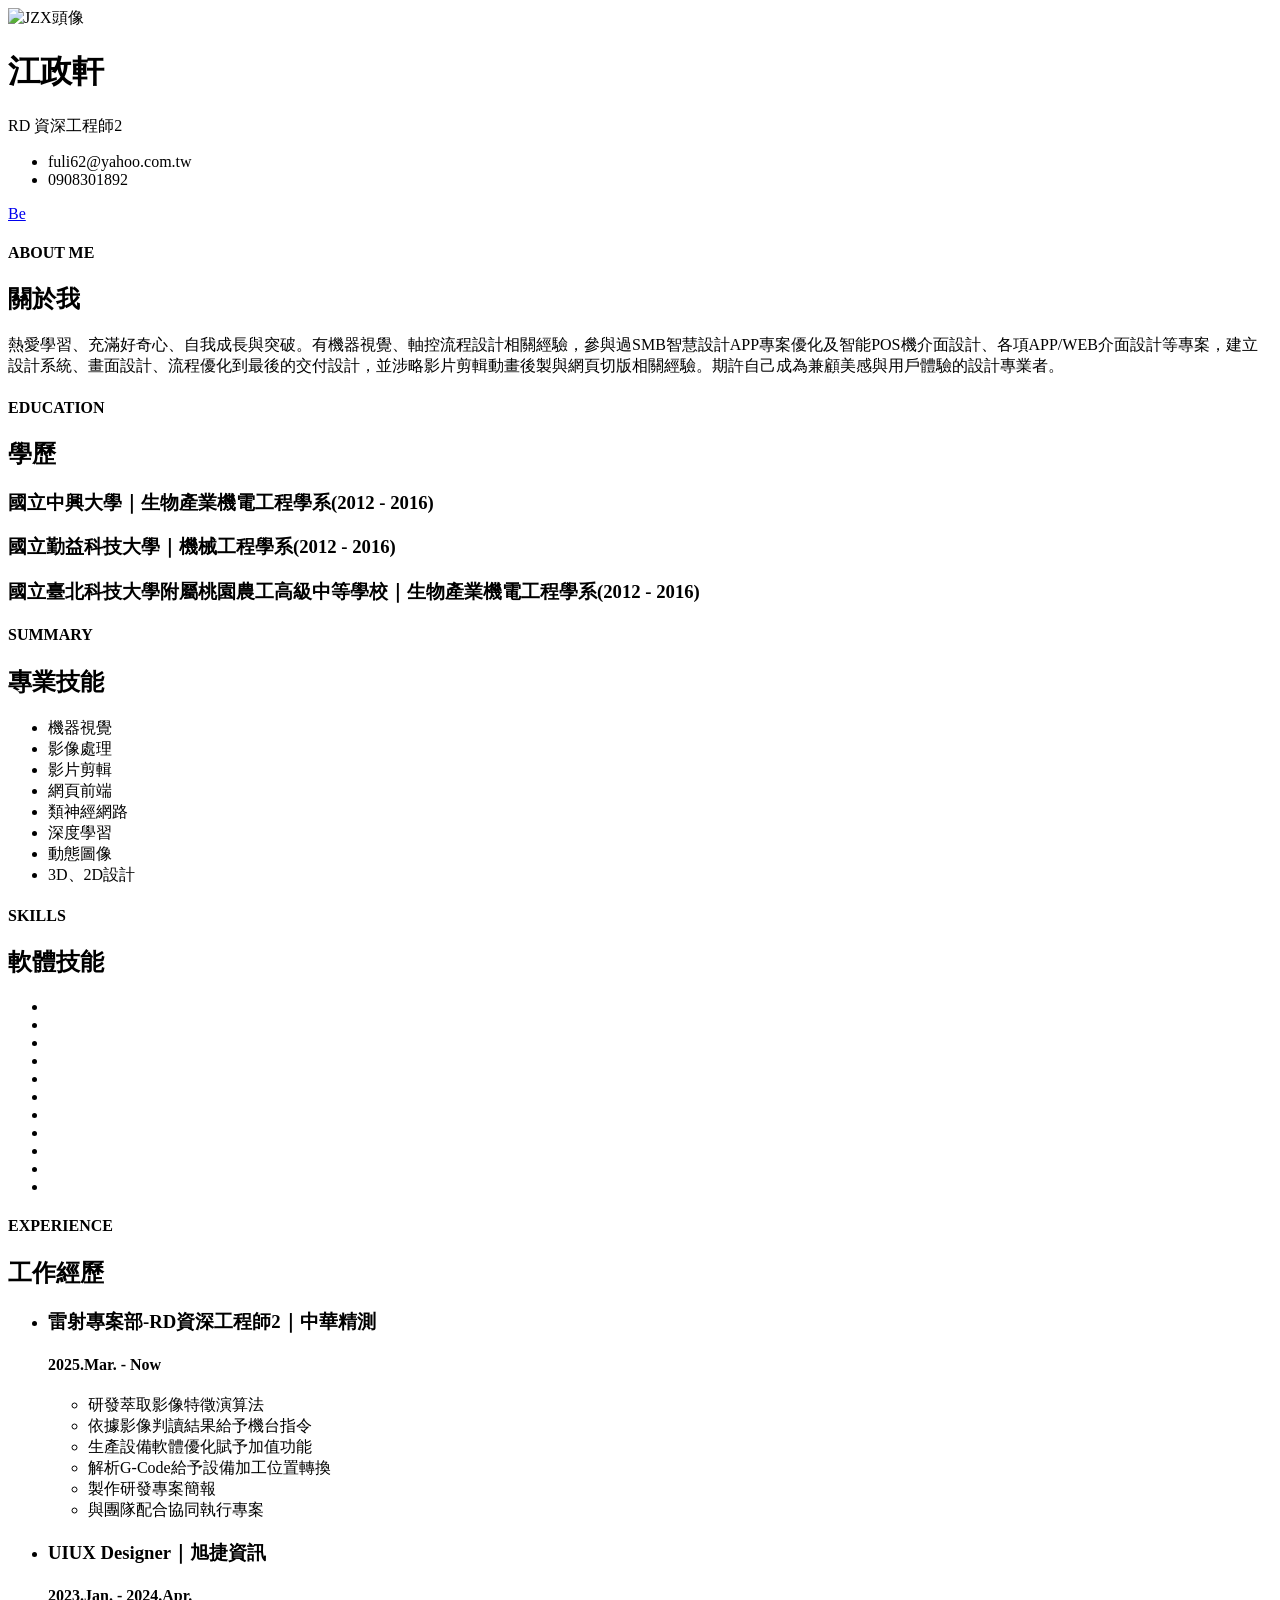
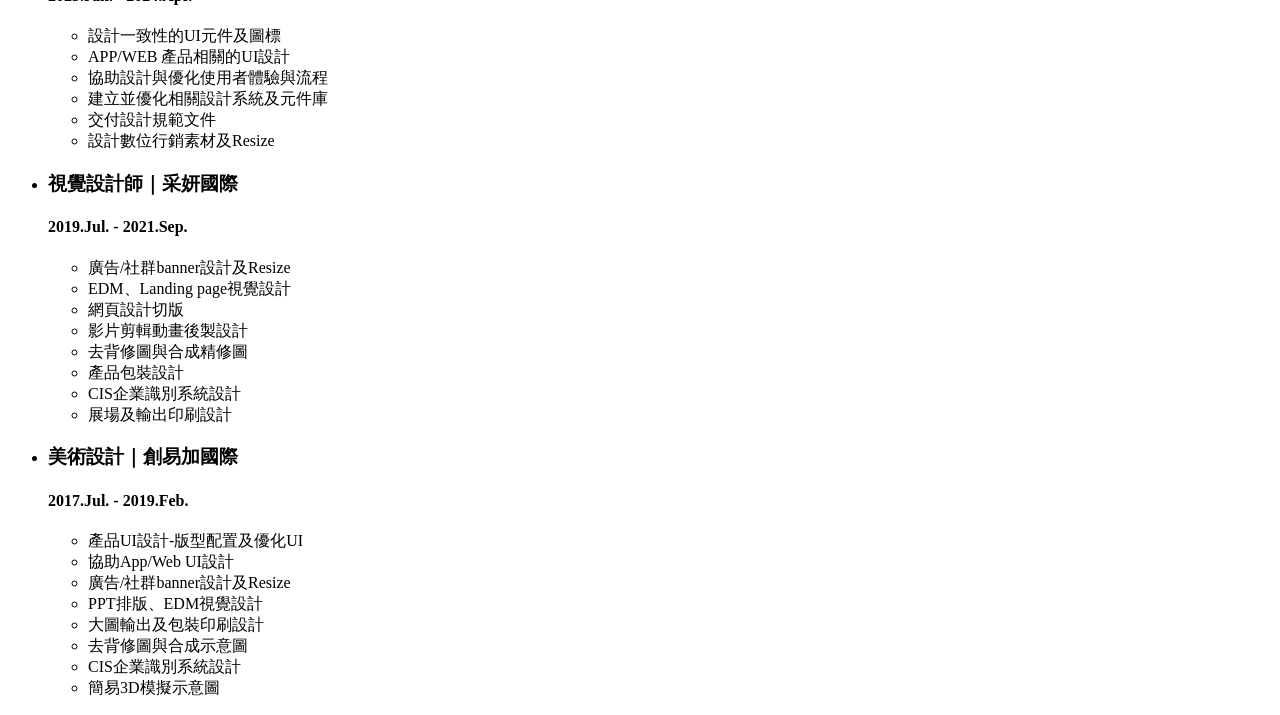
==== index.html @ edc43458 "Update index.html" ====
<!DOCTYPE html>
<html lang="zh-Hant">
<head>
  <meta charset="UTF-8">
  <meta name="viewport" content="width=device-width, initial-scale=1.0">
  <title>江政軒｜RD資深工程師2</title>
  <link rel="stylesheet" href="style.css">
</head>
<body>
  <div class="resume">
    <div class="info">
      <div class="deco"></div>
      <img class="avator" src="https://github.com/jzx0930/CV/blob/main/heatmap.jpg?raw=true" alt="JZX頭像">
      <h1 class="name">江政軒</h1>
      <span class="jobPosition">RD 資深工程師2</span>
      <ul class="contact">
        <li>fuli62@yahoo.com.tw</li>
        <li>0908301892</li>
      </ul>
      <a class="btn" href="https://www.behance.net/d0332b4f" target="_blank">Be</a>
      <div class="pocket"></div>
    </div>

    <div class="bgBlock">
      <div class="block brief">
        <h4>ABOUT ME</h4>
        <h2>關於我</h2>
        <p>熱愛學習、充滿好奇心、自我成長與突破。有機器視覺、軸控流程設計相關經驗，參與過SMB智慧設計APP專案優化及智能POS機介面設計、各項APP/WEB介面設計等專案，建立設計系統、畫面設計、流程優化到最後的交付設計，並涉略影片剪輯動畫後製與網頁切版相關經驗。期許自己成為兼顧美感與用戶體驗的設計專業者。</p>
      </div>

      <div class="block">
        <h4>EDUCATION</h4>
        <h2>學歷</h2>
        <h3>國立中興大學｜生物產業機電工程學系(2012 - 2016)</h3>
         <h3>國立勤益科技大學｜機械工程學系(2012 - 2016)</h3>
        <h3>國立臺北科技大學附屬桃園農工高級中等學校｜生物產業機電工程學系(2012 - 2016)</h3>
        <!--    <span>2012 - 2016</span>     -->
      </div>

      <div class="skillsTotal">
        <div class="block">
          <h4>SUMMARY</h4>
          <h2>專業技能</h2>
          <ul class="list listSummary">
            <li>機器視覺</li>
            <li>影像處理</li>
            <li>影片剪輯</li>
            <li>網頁前端</li>
            <li>類神經網路</li>
            <li>深度學習</li>
            <li>動態圖像</li>
            <li>3D、2D設計</li>
          </ul>
        </div>
        <div class="block">
          <h4>SKILLS</h4>
          <h2>軟體技能</h2>
          <ul class="list listSkill">
            <li class="skill1"></li>
            <li class="skill2"></li>
            <li class="skill3"></li>
            <li class="skill4"></li>
            <li class="skill5"></li>
            <li class="skill6"></li>
            <li class="skill7"></li>
            <li class="skill8"></li>
            <li class="skill9"></li>
            <li class="skill10"></li>
            <li class="skill11"></li>
          </ul>
        </div>
      </div>
    </div>

    <div class="bgBlock">
      <h4>EXPERIENCE</h4>
      <h2>工作經歷</h2>
      <ul class="listExperience">
        <li class="year">
          <h3>雷射專案部-RD資深工程師2｜中華精測</h3>
          <h4>2025.Mar. - Now</h4>
          <ul class="exp">
            <li>研發萃取影像特徵演算法</li>
            <li>依據影像判讀結果給予機台指令</li>
            <li>生產設備軟體優化賦予加值功能</li>
            <li>解析G-Code給予設備加工位置轉換</li>
            <li>製作研發專案簡報</li>
            <li>與團隊配合協同執行專案</li>
          </ul>
        </li>
        <li class="year">
          <h3>UIUX Designer｜旭捷資訊</h3>
          <h4>2023.Jan. - 2024.Apr.</h4>
          <ul class="exp">
            <li>設計一致性的UI元件及圖標</li>
            <li>APP/WEB 產品相關的UI設計</li>
            <li>協助設計與優化使用者體驗與流程</li>
            <li>建立並優化相關設計系統及元件庫</li>
            <li>交付設計規範⽂件</li>
            <li>設計數位行銷素材及Resize</li>
          </ul>
        </li>
        <li class="year">
          <h3>視覺設計師｜采妍國際</h3>
          <h4>2019.Jul. - 2021.Sep.</h4>
          <ul class="exp">
            <li>廣告/社群banner設計及Resize</li>
            <li>EDM、Landing page視覺設計</li>
            <li>網頁設計切版</li>
            <li>影片剪輯動畫後製設計</li>
            <li>去背修圖與合成精修圖</li>
            <li>產品包裝設計</li>
            <li>CIS企業識別系統設計</li>
            <li>展場及輸出印刷設計</li>
          </ul>
        </li>
        <li class="year">
          <h3>美術設計｜創易加國際</h3>
          <h4>2017.Jul. - 2019.Feb.</h4>
          <ul class="exp">
            <li>產品UI設計-版型配置及優化UI</li>
            <li>協助App/Web UI設計</li>
            <li>廣告/社群banner設計及Resize</li>
            <li>PPT排版、EDM視覺設計</li>
            <li>大圖輸出及包裝印刷設計</li>
            <li>去背修圖與合成示意圖</li>
            <li>CIS企業識別系統設計</li>
            <li>簡易3D模擬示意圖</li>
          </ul>
        </li>
      </ul>
    </div>
  </div>
</body>
</html>
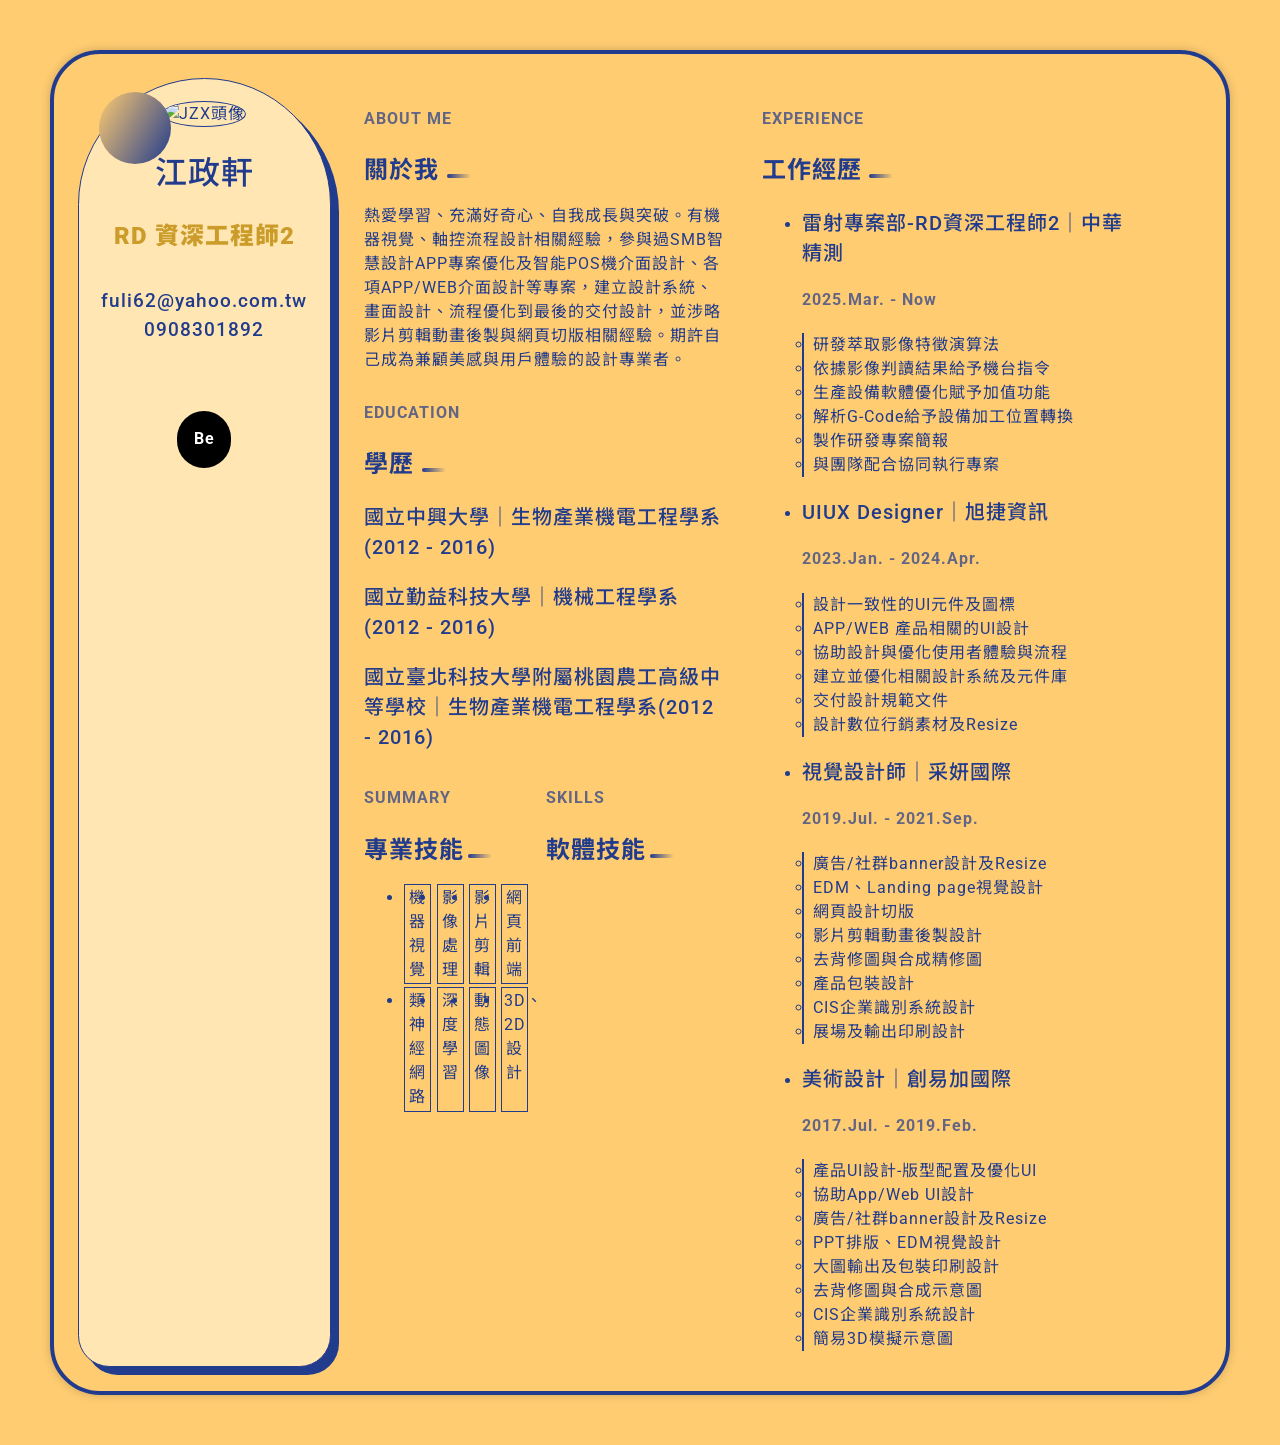
==== commit a2635f73: "Update index.html" ====
--- a/index.html
+++ b/index.html
@@ -4,7 +4,7 @@
   <meta charset="UTF-8">
   <meta name="viewport" content="width=device-width, initial-scale=1.0">
   <title>江政軒｜RD資深工程師2</title>
-  <link rel="stylesheet" href="style.css">
+  <link rel="stylesheet" href="index.css">
 </head>
 <body>
   <div class="resume">
@@ -133,3 +133,4 @@
   </div>
 </body>
 </html>
+
--- a/index.css
+++ b/index.css
@@ -0,0 +1,289 @@
+@import url('https://fonts.googleapis.com/css2?family=Noto+Sans+TC:wght@100;300;400;500;700;900&family=Roboto:wght@100;300;400;500;700;900&display=swap');
+
+:root {
+  --color-blue: #213B8D;
+  --color-grandis: #FFCC71;
+}
+
+* {
+  box-sizing: border-box;
+}
+
+html, body {
+  margin: 0 auto;
+  padding: 2%;
+  width: 100%;
+  display: flex;
+  justify-content: center;
+  align-items: center;
+  background-color: var(--color-grandis);
+  color: var(--color-blue);
+  font-family: 'Roboto', 'Noto Sans TC', sans-serif;
+  font-size: 1rem;
+  font-weight: 400;
+  line-height: 1.5;
+  letter-spacing: 1px;
+}
+
+h1 {
+  font-size: 3rem;
+  font-weight: 700;
+}
+
+h2 {
+  font-size: 1.5rem;
+  font-weight: 700;
+  margin-bottom: 2%;
+  position: relative;
+}
+
+h2::after {
+  content: "";
+  display: inline-block;
+  width: 24px;
+  height: 4px;
+  border-radius: 50px;
+  background: linear-gradient(90deg, var(--color-blue), var(--color-grandis));
+  margin-left: 2%;
+}
+
+h3 {
+  font-size: 1.25rem;
+  font-weight: 500;
+}
+
+h4 {
+  font-weight: 700;
+  opacity: 0.7;
+  margin-top: 8%;
+}
+
+a {
+  color: inherit;
+  text-decoration: none;
+}
+
+.resume {
+  display: flex;
+  flex-wrap: wrap;
+  max-width: 1200px;
+  border: 4px solid var(--color-blue);
+  border-radius: 50px;
+  padding: 2%;
+  box-shadow: 0 0 10px rgba(0, 0, 0, 0.2);
+  transition: 0.5s;
+  position: relative;
+}
+
+.resume:hover {
+  box-shadow: 0 0 60px rgba(0, 0, 0, 0.2);
+  transform: translate(-2px, -2px);
+}
+
+.deco {
+  position: absolute;
+  top: 1%;
+  left: 8%;
+  width: 72px;
+  height: 72px;
+  border-radius: 50%;
+  background: linear-gradient(-60deg, var(--color-blue), var(--color-grandis));
+}
+
+.info {
+  text-align: center;
+  border: 1px solid var(--color-blue);
+  border-radius: 200px 200px 50px 50px;
+  padding: 2%;
+  background-color: #ffe6b3;
+  box-shadow: 8px 8px 0;
+  position: relative;
+}
+
+.avator {
+  margin: 0 auto;
+  width: 24vmin;
+  height: 24vmin;
+  border-radius: 50%;
+  border: 1px solid var(--color-blue);
+}
+
+.name {
+  font-size: 2rem;
+  font-weight: 500;
+}
+
+.jobPosition {
+  font-size: 1.5rem;
+  font-weight: 900;
+  color: #cc9c2a;
+  margin: 4% 0;
+  padding: 4%;
+}
+
+ul.contact {
+  margin: 16% 0;
+  font-size: 1.2rem;
+  font-weight: 500;
+  list-style: none;
+  padding: 0;
+}
+
+a.btn {
+  background-color: black;
+  color: white;
+  font-weight: 700;
+  border-radius: 200px;
+  margin-top: 16%;
+  padding: 8%;
+  display: inline-block;
+  transition: 0.5s;
+}
+
+a.btn:hover {
+  background-color: #333;
+}
+
+.bgBlock {
+  width: 32.3333%;
+  margin-left: 3%;
+}
+
+.skillsTotal {
+  display: flex;
+  border-radius: 20px;
+}
+
+.skillsTotal .block {
+  width: 50%;
+  margin-right: 2%;
+}
+
+.list {
+  display: flex;
+  flex-wrap: wrap;
+}
+
+.list li {
+  width: 20%;
+  padding: 1%;
+  margin-right: 4%;
+  margin-bottom: 2%;
+  text-align: center;
+}
+
+.listSummary li {
+  border: 0.85px solid var(--color-blue);
+}
+
+.listSkill li {
+  font-weight: 500;
+  width: 40px;
+  height: 40px;
+  border-radius: 4px;
+  text-align: center;
+  padding: 5%;
+  display: flex;
+  justify-content: center;
+  align-items: center;
+  background-size: cover;
+  background-position: center;
+}
+
+.skill1 { background-image: url('https://upload.wikimedia.org/wikipedia/commons/f/fb/Adobe_Illustrator_CC_icon.svg'); }
+.skill2 { background-image: url('https://upload.wikimedia.org/wikipedia/commons/a/af/Adobe_Photoshop_CC_icon.svg'); }
+.skill3 { background-image: url('https://i0.wp.com/syzygia.online/wp-content/uploads/2022/03/%E5%95%86%E5%93%81%E5%9C%96-1.png?fit=800%2C780&ssl=1'); }
+.skill4 { background-image: url('https://upload.wikimedia.org/wikipedia/commons/4/40/Adobe_Premiere_Pro_CC_icon.svg'); }
+.skill5 { background-image: url('https://upload.wikimedia.org/wikipedia/commons/c/c2/Adobe_XD_CC_icon.svg'); }
+.skill6 { background-image: url('https://s3-alpha.figma.com/hub/file/697598809/ce5e0bb3-16b9-4d88-9bca-7d237fe725a8-cover.png'); }
+.skill7 { background-image: url('https://upload.wikimedia.org/wikipedia/commons/6/61/HTML5_logo_and_wordmark.svg'); }
+.skill8 { background-image: url('https://upload.wikimedia.org/wikipedia/commons/d/d5/CSS3_logo_and_wordmark.svg'); background-size: 70%; }
+.skill9 { background-image: url('https://play-lh.googleusercontent.com/S9iYkhQDja7uH4yKRxlfTXkBK4EEoXSAfWiAv3NhuOPv26iQh36jlUc7CXnMEaxhFA=w240-h480-rw'); }
+.skill10 { background-image: url('https://upload.wikimedia.org/wikipedia/commons/1/10/Midjourney_Emblem_%E2%80%94_Discord.svg'); }
+.skill11 { background-image: url('https://www.edigitalagency.com.au/wp-content/uploads/ChatGPT-logo-PNG-medium-size-white-green-background.png'); }
+
+.year {
+  margin-bottom: 4%;
+}
+
+.year h4 {
+  margin-top: 0;
+}
+
+.exp {
+  border-left: 2px solid var(--color-blue);
+  margin-top: 1%;
+  padding-left: 3%;
+}
+
+@media screen and (max-width: 992px) {
+  .resume {
+    justify-content: center;
+    text-align: center;
+  }
+  .info {
+    width: 100%;
+    border-radius: 40px;
+    margin-bottom: 2%;
+    box-shadow: 0 8px 0;
+  }
+  .bgBlock {
+    width: 100%;
+    margin-left: 0;
+  }
+  .deco {
+    display: none;
+  }
+  ul.contact {
+    margin: 8% 0;
+  }
+  a.btn {
+    font-size: 1.2rem;
+    line-height: 1.2;
+    margin-top: 8%;
+    padding: 4%;
+    position: absolute;
+    bottom: -8%;
+    left: 45%;
+  }
+  .brief {
+    padding: 0 2%;
+  }
+  .exp {
+    border: none;
+  }
+  .list {
+    justify-content: center;
+  }
+  .skillsTotal {
+    flex-wrap: wrap;
+  }
+  .skillsTotal .block {
+    width: 100%;
+  }
+  .listSkill li {
+    width: 50px;
+    height: 50px;
+    border-radius: 8px;
+  }
+  .listSummary li {
+    width: 25%;
+  }
+}
+
+@media screen and (max-width: 375px) {
+  .info {
+    margin-bottom: 8%;
+  }
+  .avator {
+    width: 40vmin;
+    height: 40vmin;
+    border-radius: 50%;
+  }
+  .name {
+    font-size: 2rem;
+  }
+  ul.contact {
+    margin: 12% 0;
+  }
+}
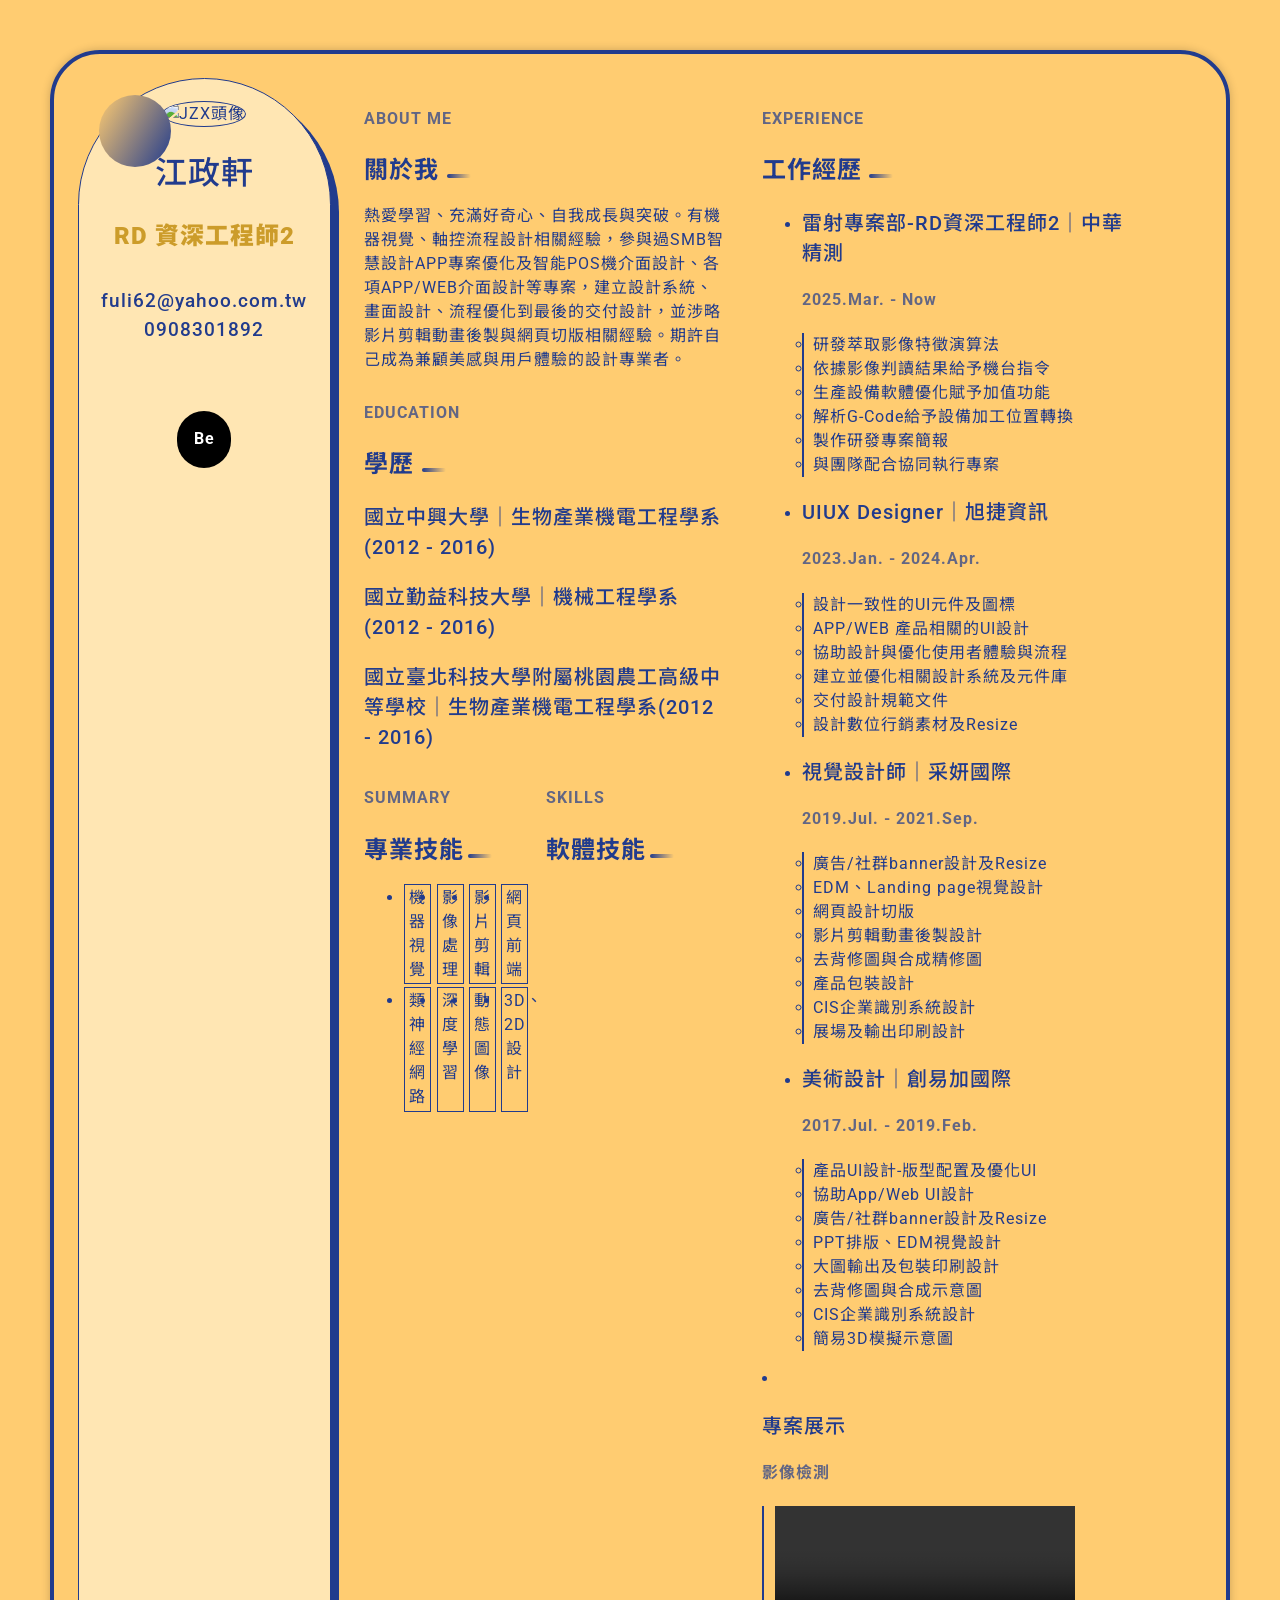
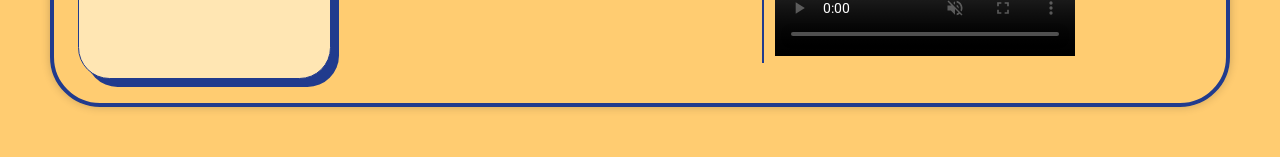
==== commit c9860e5d: "Update index.html" ====
--- a/index.html
+++ b/index.html
@@ -3,7 +3,7 @@
 <head>
   <meta charset="UTF-8">
   <meta name="viewport" content="width=device-width, initial-scale=1.0">
-  <title>江政軒｜RD資深工程師2</title>
+  <title>簡歷</title>
   <link rel="stylesheet" href="index.css">
 </head>
 <body>
@@ -129,8 +129,38 @@
           </ul>
         </li>
       </ul>
+      
+      
+      
+      
+      </li>
+        <li class="year">
+          <h3>專案展示</h3>
+          <h4>影像檢測</h4>
+          <ul class="exp">
+           
+             <div class="video-box">
+    <video controls autoplay muted loop>
+      <source src="https://raw.githubusercontent.com/jzx0930/jzx0930.github.io/main/test1.mp4" type="video/mp4">
+      您的瀏覽器不支援影片播放。
+    </video>
+  </div>
+            
+            
+            
+            
+          </ul>
+        </li>
+      </ul>
+      
+      
+      
     </div>
+    
+    
   </div>
+  
+  
+  
 </body>
 </html>
-
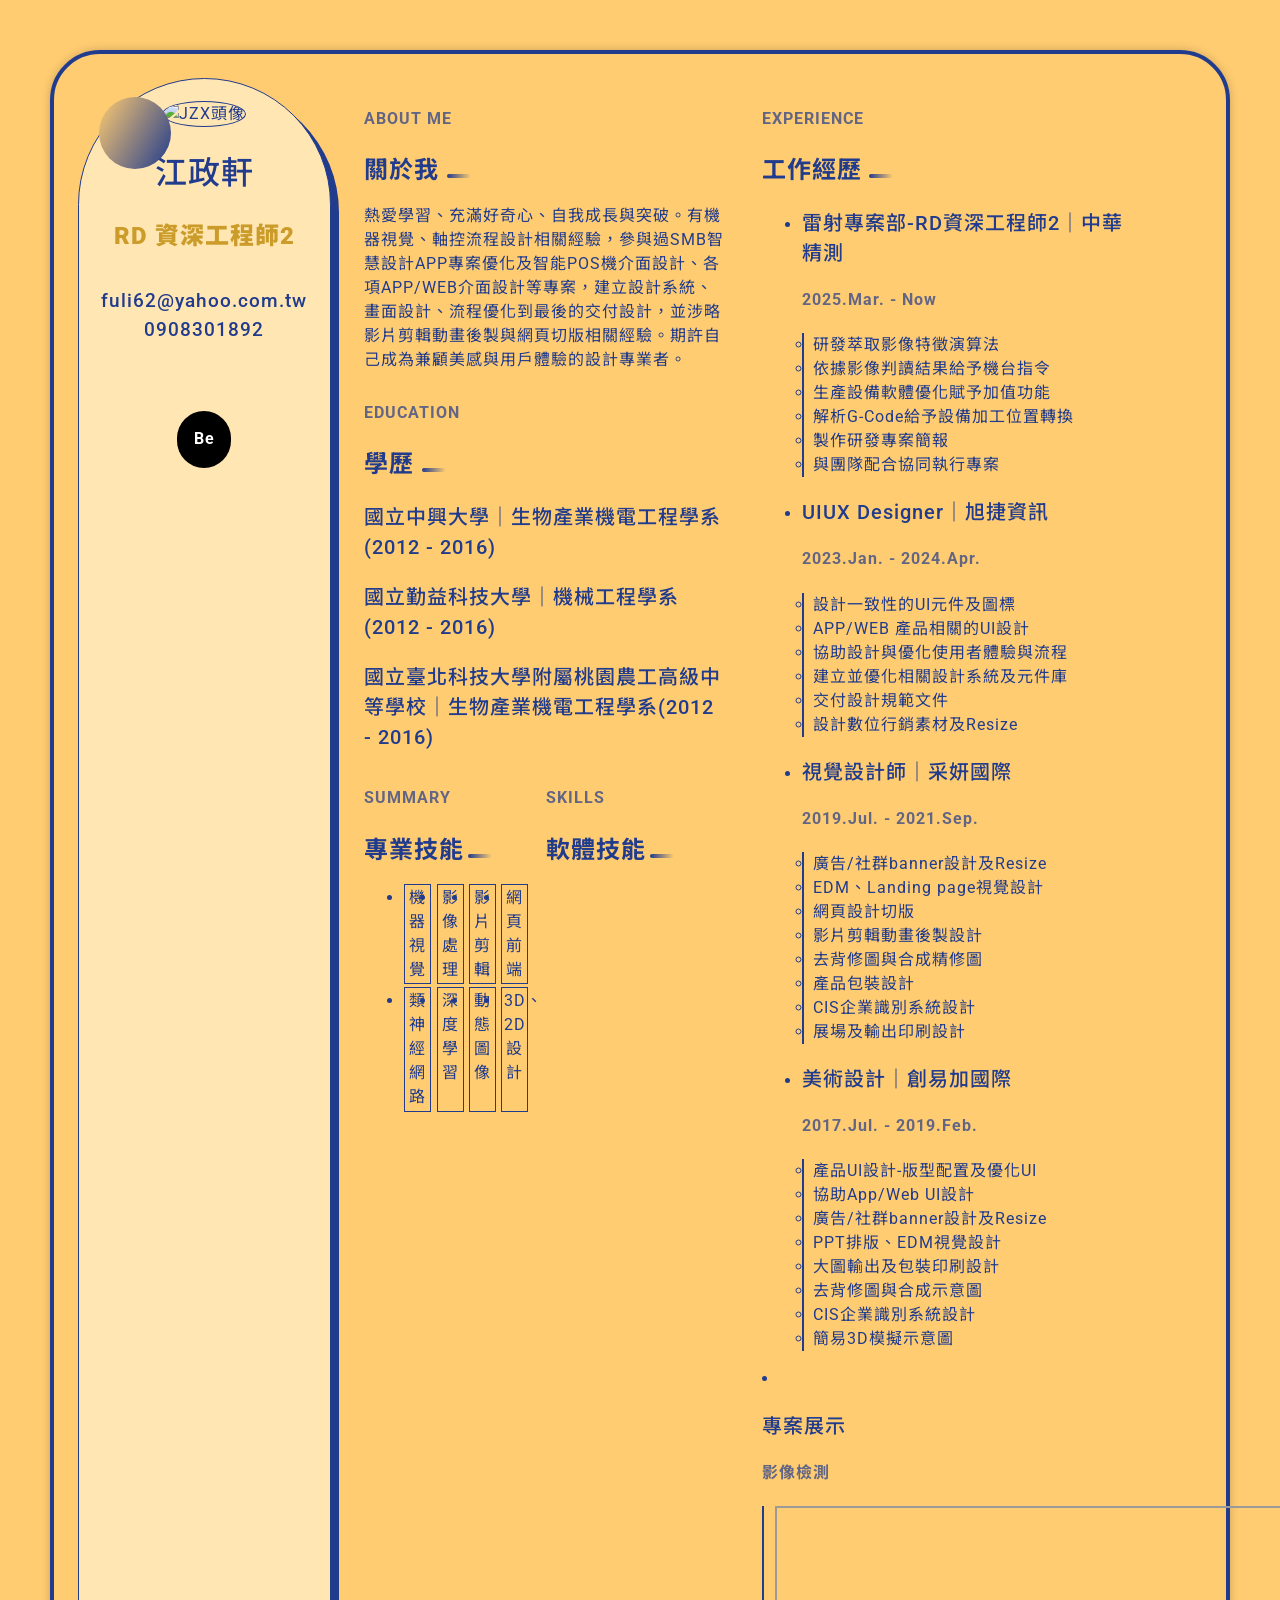
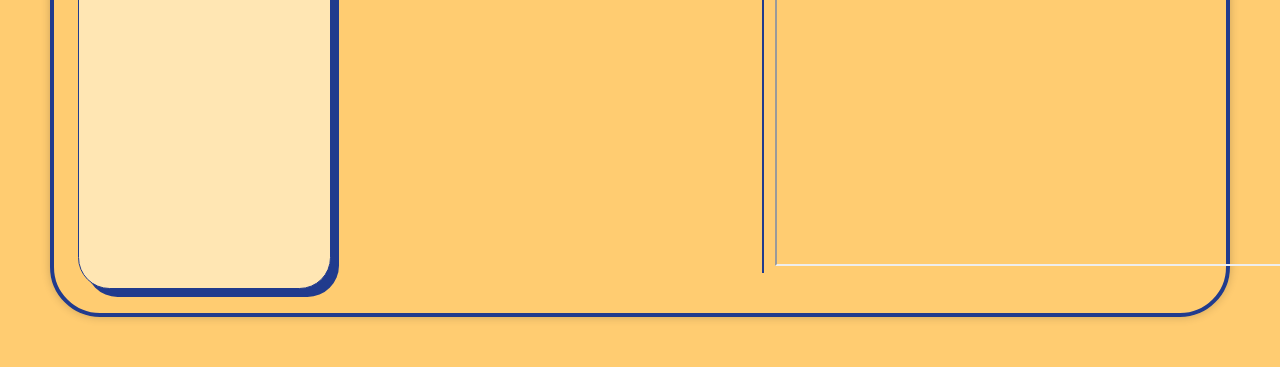
==== commit af96a685: "Update index.html" ====
--- a/index.html
+++ b/index.html
@@ -138,13 +138,10 @@
           <h3>專案展示</h3>
           <h4>影像檢測</h4>
           <ul class="exp">
-           
-             <div class="video-box">
-    <video controls autoplay muted loop>
-      <source src="https://raw.githubusercontent.com/jzx0930/jzx0930.github.io/main/test1.mp4" type="video/mp4">
-      您的瀏覽器不支援影片播放。
-    </video>
-  </div>
+
+      <div class="video-box">
+  <iframe src="https://drive.google.com/file/d/1sfZuuW5HvGw6wAE-_W655Eih0fANR1Yc/preview" width="640" height="360" allow="autoplay" allowfullscreen></iframe>
+</div>
             
             
             
@@ -164,3 +161,4 @@
   
 </body>
 </html>
+
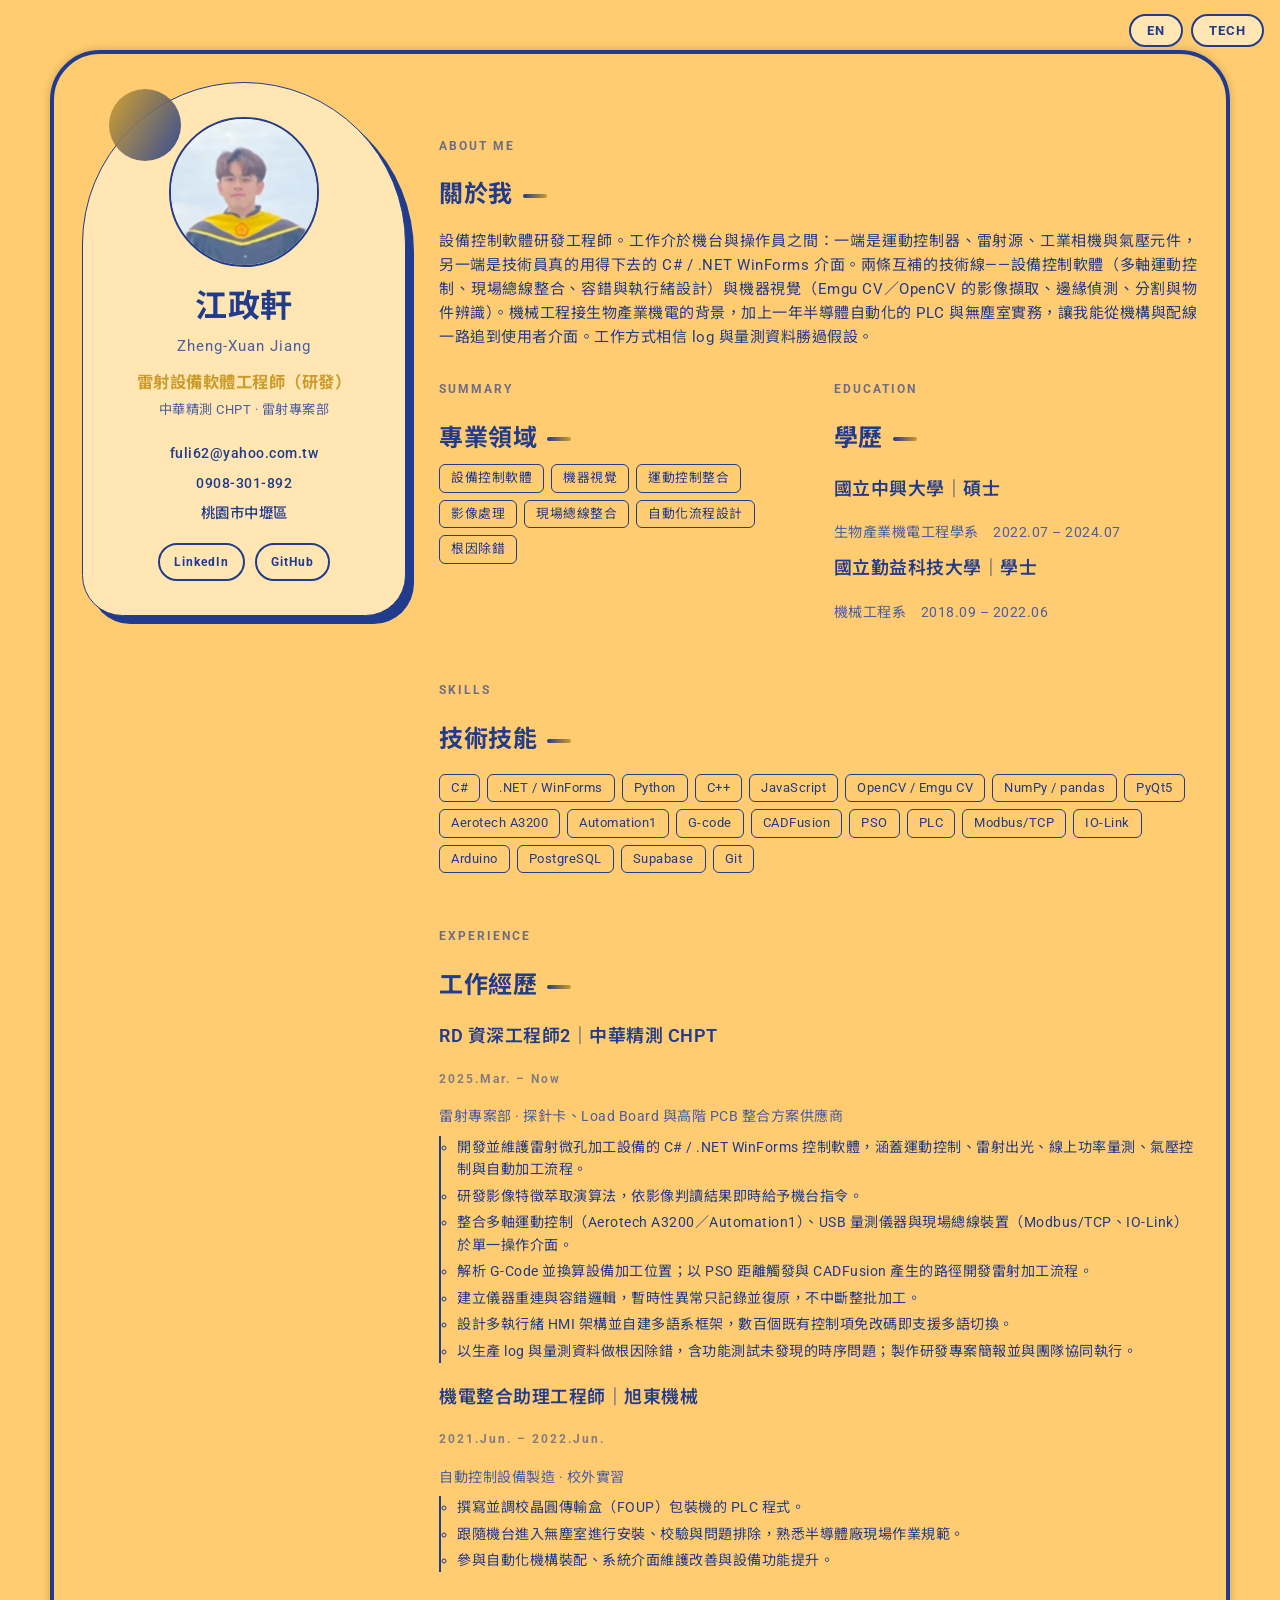
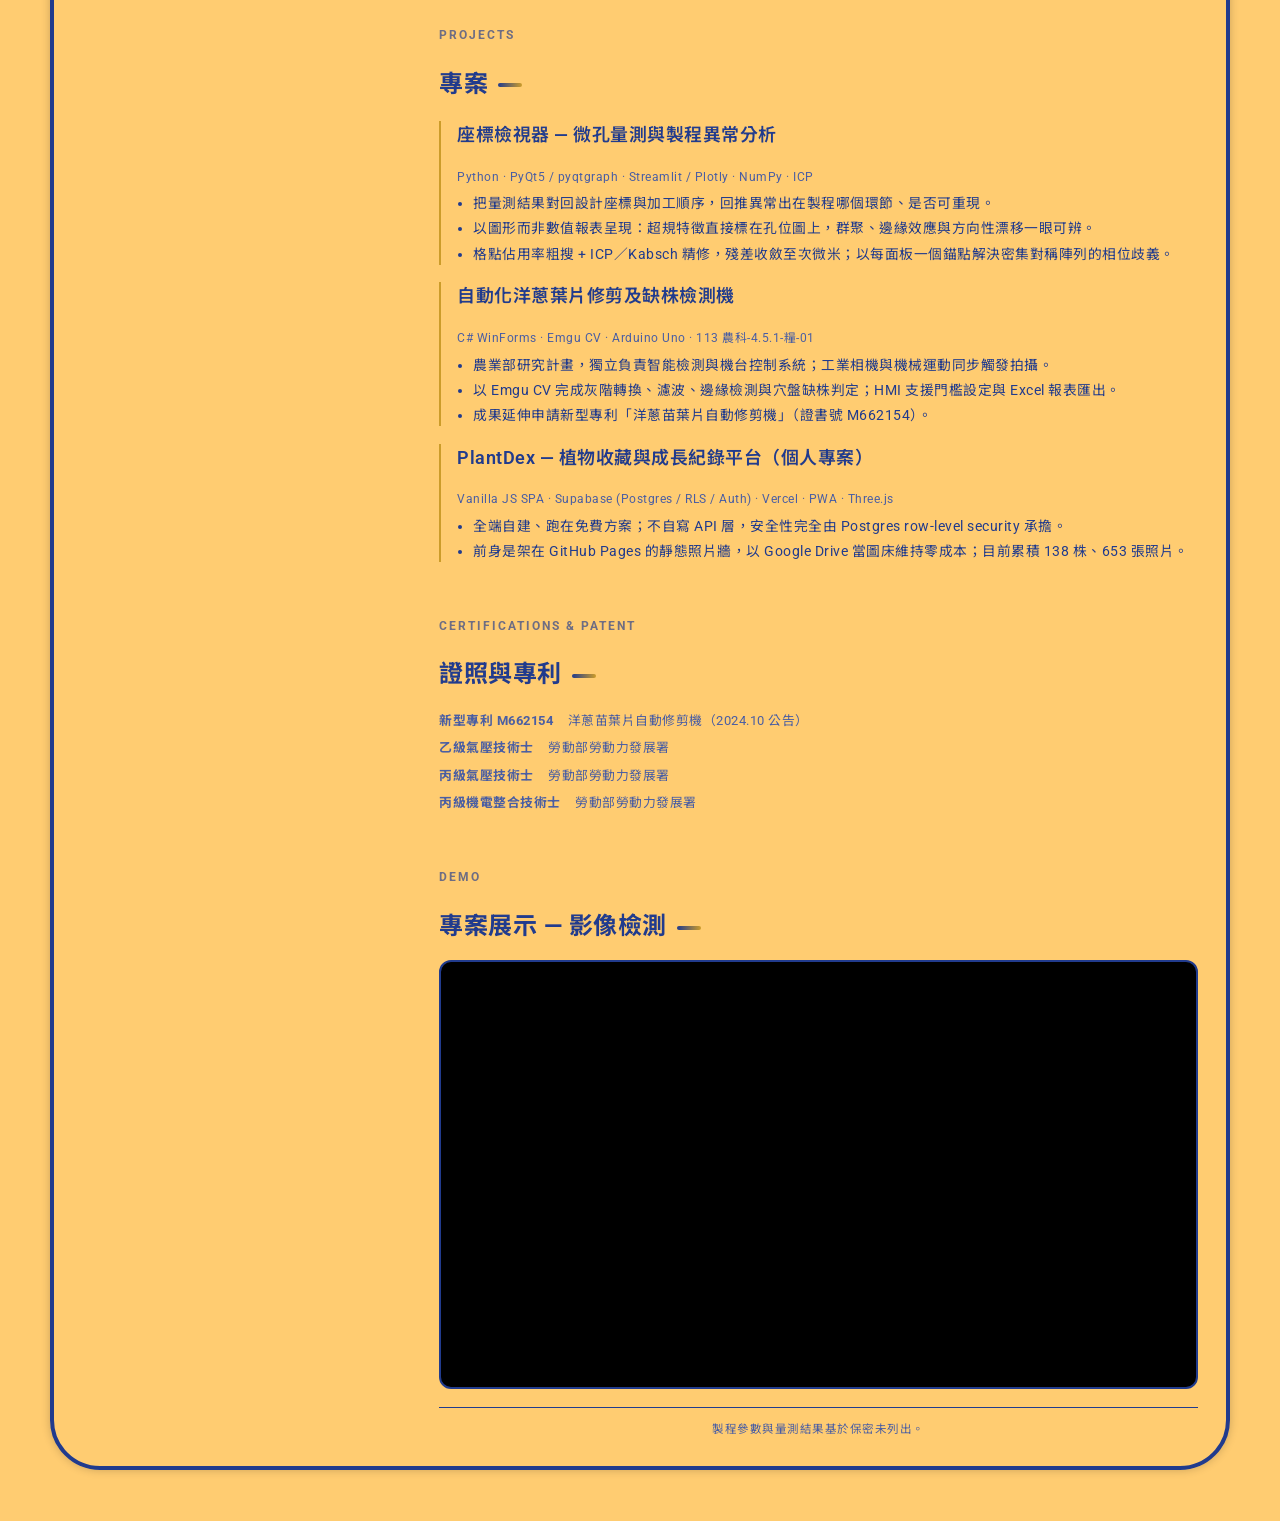
==== commit 56725682: "1" ====
--- a/index.html
+++ b/index.html
@@ -1,164 +1,242 @@
-<!DOCTYPE html>
-<html lang="zh-Hant">
-<head>
-  <meta charset="UTF-8">
-  <meta name="viewport" content="width=device-width, initial-scale=1.0">
-  <title>簡歷</title>
-  <link rel="stylesheet" href="index.css">
-</head>
-<body>
-  <div class="resume">
-    <div class="info">
-      <div class="deco"></div>
-      <img class="avator" src="https://github.com/jzx0930/CV/blob/main/heatmap.jpg?raw=true" alt="JZX頭像">
-      <h1 class="name">江政軒</h1>
-      <span class="jobPosition">RD 資深工程師2</span>
-      <ul class="contact">
-        <li>fuli62@yahoo.com.tw</li>
-        <li>0908301892</li>
-      </ul>
-      <a class="btn" href="https://www.behance.net/d0332b4f" target="_blank">Be</a>
-      <div class="pocket"></div>
-    </div>
-
-    <div class="bgBlock">
-      <div class="block brief">
-        <h4>ABOUT ME</h4>
-        <h2>關於我</h2>
-        <p>熱愛學習、充滿好奇心、自我成長與突破。有機器視覺、軸控流程設計相關經驗，參與過SMB智慧設計APP專案優化及智能POS機介面設計、各項APP/WEB介面設計等專案，建立設計系統、畫面設計、流程優化到最後的交付設計，並涉略影片剪輯動畫後製與網頁切版相關經驗。期許自己成為兼顧美感與用戶體驗的設計專業者。</p>
-      </div>
-
-      <div class="block">
-        <h4>EDUCATION</h4>
-        <h2>學歷</h2>
-        <h3>國立中興大學｜生物產業機電工程學系(2012 - 2016)</h3>
-         <h3>國立勤益科技大學｜機械工程學系(2012 - 2016)</h3>
-        <h3>國立臺北科技大學附屬桃園農工高級中等學校｜生物產業機電工程學系(2012 - 2016)</h3>
-        <!--    <span>2012 - 2016</span>     -->
-      </div>
-
-      <div class="skillsTotal">
-        <div class="block">
-          <h4>SUMMARY</h4>
-          <h2>專業技能</h2>
-          <ul class="list listSummary">
-            <li>機器視覺</li>
-            <li>影像處理</li>
-            <li>影片剪輯</li>
-            <li>網頁前端</li>
-            <li>類神經網路</li>
-            <li>深度學習</li>
-            <li>動態圖像</li>
-            <li>3D、2D設計</li>
-          </ul>
-        </div>
-        <div class="block">
-          <h4>SKILLS</h4>
-          <h2>軟體技能</h2>
-          <ul class="list listSkill">
-            <li class="skill1"></li>
-            <li class="skill2"></li>
-            <li class="skill3"></li>
-            <li class="skill4"></li>
-            <li class="skill5"></li>
-            <li class="skill6"></li>
-            <li class="skill7"></li>
-            <li class="skill8"></li>
-            <li class="skill9"></li>
-            <li class="skill10"></li>
-            <li class="skill11"></li>
-          </ul>
-        </div>
-      </div>
-    </div>
-
-    <div class="bgBlock">
-      <h4>EXPERIENCE</h4>
-      <h2>工作經歷</h2>
-      <ul class="listExperience">
-        <li class="year">
-          <h3>雷射專案部-RD資深工程師2｜中華精測</h3>
-          <h4>2025.Mar. - Now</h4>
-          <ul class="exp">
-            <li>研發萃取影像特徵演算法</li>
-            <li>依據影像判讀結果給予機台指令</li>
-            <li>生產設備軟體優化賦予加值功能</li>
-            <li>解析G-Code給予設備加工位置轉換</li>
-            <li>製作研發專案簡報</li>
-            <li>與團隊配合協同執行專案</li>
-          </ul>
-        </li>
-        <li class="year">
-          <h3>UIUX Designer｜旭捷資訊</h3>
-          <h4>2023.Jan. - 2024.Apr.</h4>
-          <ul class="exp">
-            <li>設計一致性的UI元件及圖標</li>
-            <li>APP/WEB 產品相關的UI設計</li>
-            <li>協助設計與優化使用者體驗與流程</li>
-            <li>建立並優化相關設計系統及元件庫</li>
-            <li>交付設計規範⽂件</li>
-            <li>設計數位行銷素材及Resize</li>
-          </ul>
-        </li>
-        <li class="year">
-          <h3>視覺設計師｜采妍國際</h3>
-          <h4>2019.Jul. - 2021.Sep.</h4>
-          <ul class="exp">
-            <li>廣告/社群banner設計及Resize</li>
-            <li>EDM、Landing page視覺設計</li>
-            <li>網頁設計切版</li>
-            <li>影片剪輯動畫後製設計</li>
-            <li>去背修圖與合成精修圖</li>
-            <li>產品包裝設計</li>
-            <li>CIS企業識別系統設計</li>
-            <li>展場及輸出印刷設計</li>
-          </ul>
-        </li>
-        <li class="year">
-          <h3>美術設計｜創易加國際</h3>
-          <h4>2017.Jul. - 2019.Feb.</h4>
-          <ul class="exp">
-            <li>產品UI設計-版型配置及優化UI</li>
-            <li>協助App/Web UI設計</li>
-            <li>廣告/社群banner設計及Resize</li>
-            <li>PPT排版、EDM視覺設計</li>
-            <li>大圖輸出及包裝印刷設計</li>
-            <li>去背修圖與合成示意圖</li>
-            <li>CIS企業識別系統設計</li>
-            <li>簡易3D模擬示意圖</li>
-          </ul>
-        </li>
-      </ul>
-      
-      
-      
-      
-      </li>
-        <li class="year">
-          <h3>專案展示</h3>
-          <h4>影像檢測</h4>
-          <ul class="exp">
-
-      <div class="video-box">
-  <iframe src="https://drive.google.com/file/d/1sfZuuW5HvGw6wAE-_W655Eih0fANR1Yc/preview" width="640" height="360" allow="autoplay" allowfullscreen></iframe>
-</div>
-            
-            
-            
-            
-          </ul>
-        </li>
-      </ul>
-      
-      
-      
-    </div>
-    
-    
-  </div>
-  
-  
-  
-</body>
-</html>
-
+<!DOCTYPE html>
+<html lang="zh-Hant" data-theme="warm" data-lang="zh">
+<head>
+  <meta charset="UTF-8">
+  <meta name="viewport" content="width=device-width, initial-scale=1.0">
+  <title>江政軒 Zheng-Xuan Jiang｜雷射設備軟體工程師</title>
+  <meta name="description" content="江政軒 — 雷射設備軟體工程師（研發）。設備控制軟體、機器視覺、運動控制整合。">
+  <link rel="stylesheet" href="index.css">
+</head>
+<body>
+
+  <div class="controls">
+    <button id="langBtn" type="button">EN</button>
+    <button id="themeBtn" type="button">TECH</button>
+  </div>
+
+  <div class="resume">
+    <!-- ===== 左欄 ===== -->
+    <aside class="info">
+      <div class="deco"></div>
+      <img class="avator" src="avatar.jpg" alt="江政軒">
+      <h1 class="name">
+        <span class="zh-only">江政軒</span>
+        <span class="en-only">Zheng-Xuan Jiang</span>
+      </h1>
+      <div class="nameEn">
+        <span class="zh-only">Zheng-Xuan Jiang</span>
+        <span class="en-only">江政軒</span>
+      </div>
+
+      <span class="jobPosition">
+        <span class="zh-only">雷射設備軟體工程師（研發）</span>
+        <span class="en-only">Laser Equipment Software Engineer (R&amp;D)</span>
+      </span>
+      <div class="jobSub">
+        <span class="zh-only">中華精測 CHPT · 雷射專案部</span>
+        <span class="en-only">CHPT · Laser Project Division</span>
+      </div>
+
+      <ul class="contact">
+        <li><a href="mailto:fuli62@yahoo.com.tw">fuli62@yahoo.com.tw</a></li>
+        <li><a href="tel:+886908301892">0908-301-892</a></li>
+        <li><span class="zh-only">桃園市中壢區</span><span class="en-only">Zhongli, Taoyuan, Taiwan</span></li>
+      </ul>
+
+      <div class="links">
+        <a href="https://www.linkedin.com/in/zheng-xuan-j-03b1a227b/" target="_blank" rel="noopener">LinkedIn</a>
+        <a href="https://github.com/jzx0930" target="_blank" rel="noopener">GitHub</a>
+      </div>
+    </aside>
+
+    <!-- ===== 右欄 ===== -->
+    <main class="main">
+
+      <section class="block brief">
+        <h4>ABOUT ME</h4>
+        <h2><span class="zh-only">關於我</span><span class="en-only">About me</span></h2>
+        <p class="zh-only">設備控制軟體研發工程師。工作介於機台與操作員之間：一端是運動控制器、雷射源、工業相機與氣壓元件，另一端是技術員真的用得下去的 C# / .NET WinForms 介面。兩條互補的技術線——設備控制軟體（多軸運動控制、現場總線整合、容錯與執行緒設計）與機器視覺（Emgu CV／OpenCV 的影像擷取、邊緣偵測、分割與物件辨識）。機械工程接生物產業機電的背景，加上一年半導體自動化的 PLC 與無塵室實務，讓我能從機構與配線一路追到使用者介面。工作方式相信 log 與量測資料勝過假設。</p>
+        <p class="en-only">Equipment control software engineer. My work sits between the machine and the operator: motion controllers, laser sources, industrial cameras and pneumatics on one side, and a C# / .NET WinForms interface a technician can actually use on the other. Two complementary tracks — equipment control software (multi-axis motion control, fieldbus integration, fault tolerance and threading design) and machine vision (acquisition, edge detection, segmentation and object recognition with Emgu CV / OpenCV). A mechanical engineering background followed by bio-industrial mechatronics, plus a year of hands-on PLC and cleanroom work in semiconductor automation, lets me follow a problem from the mechanism and the wiring up to the user interface. I trust logs and measurements over assumptions.</p>
+      </section>
+
+      <div class="cols">
+        <section class="block">
+          <h4>SUMMARY</h4>
+          <h2><span class="zh-only">專業領域</span><span class="en-only">Focus areas</span></h2>
+          <ul class="list">
+            <li><span class="zh-only">設備控制軟體</span><span class="en-only">Equipment control software</span></li>
+            <li><span class="zh-only">機器視覺</span><span class="en-only">Machine vision</span></li>
+            <li><span class="zh-only">運動控制整合</span><span class="en-only">Motion control</span></li>
+            <li><span class="zh-only">影像處理</span><span class="en-only">Image processing</span></li>
+            <li><span class="zh-only">現場總線整合</span><span class="en-only">Fieldbus integration</span></li>
+            <li><span class="zh-only">自動化流程設計</span><span class="en-only">Automation design</span></li>
+            <li><span class="zh-only">根因除錯</span><span class="en-only">Root-cause debugging</span></li>
+          </ul>
+        </section>
+
+        <section class="block">
+          <h4>EDUCATION</h4>
+          <h2><span class="zh-only">學歷</span><span class="en-only">Education</span></h2>
+          <h3><span class="zh-only">國立中興大學｜碩士</span><span class="en-only">National Chung Hsing University｜M.S.</span></h3>
+          <div class="org">
+            <span class="zh-only">生物產業機電工程學系　2022.07 – 2024.07</span>
+            <span class="en-only">Bio-Industrial Mechatronics Engineering　Jul 2022 – Jul 2024</span>
+          </div>
+          <h3 style="margin-top:10px"><span class="zh-only">國立勤益科技大學｜學士</span><span class="en-only">National Chin-Yi University of Technology｜B.E.</span></h3>
+          <div class="org">
+            <span class="zh-only">機械工程系　2018.09 – 2022.06</span>
+            <span class="en-only">Mechanical Engineering　Sep 2018 – Jun 2022</span>
+          </div>
+        </section>
+      </div>
+
+      <section class="block">
+        <h4>SKILLS</h4>
+        <h2><span class="zh-only">技術技能</span><span class="en-only">Technical skills</span></h2>
+        <ul class="list">
+          <li>C#</li><li>.NET / WinForms</li><li>Python</li><li>C++</li><li>JavaScript</li>
+          <li>OpenCV / Emgu CV</li><li>NumPy / pandas</li><li>PyQt5</li>
+          <li>Aerotech A3200</li><li>Automation1</li><li>G-code</li><li>CADFusion</li><li>PSO</li>
+          <li>PLC</li><li>Modbus/TCP</li><li>IO-Link</li><li>Arduino</li>
+          <li>PostgreSQL</li><li>Supabase</li><li>Git</li>
+        </ul>
+      </section>
+
+      <section class="block">
+        <h4>EXPERIENCE</h4>
+        <h2><span class="zh-only">工作經歷</span><span class="en-only">Experience</span></h2>
+        <ul class="listExperience">
+
+          <li class="year">
+            <h3><span class="zh-only">RD 資深工程師2｜中華精測 CHPT</span><span class="en-only">Senior R&amp;D Engineer II｜CHPT</span></h3>
+            <h4>2025.Mar. – Now</h4>
+            <div class="org">
+              <span class="zh-only">雷射專案部 · 探針卡、Load Board 與高階 PCB 整合方案供應商</span>
+              <span class="en-only">Laser Project Division · Probe card, load board and high value added PCB solutions</span>
+            </div>
+            <ul class="exp">
+              <li><span class="zh-only">開發並維護雷射微孔加工設備的 C# / .NET WinForms 控制軟體，涵蓋運動控制、雷射出光、線上功率量測、氣壓控制與自動加工流程。</span><span class="en-only">Develop and maintain the C# / .NET WinForms control software for laser micro-machining equipment: motion control, laser output, in-line power measurement, pneumatic control and the automated process flow.</span></li>
+              <li><span class="zh-only">研發影像特徵萃取演算法，依影像判讀結果即時給予機台指令。</span><span class="en-only">Develop image feature extraction algorithms and drive machine commands from the inspection result.</span></li>
+              <li><span class="zh-only">整合多軸運動控制（Aerotech A3200／Automation1）、USB 量測儀器與現場總線裝置（Modbus/TCP、IO-Link）於單一操作介面。</span><span class="en-only">Integrate multi-axis motion control (Aerotech A3200 / Automation1), USB instruments and fieldbus devices (Modbus/TCP, IO-Link) into one operator-facing application.</span></li>
+              <li><span class="zh-only">解析 G-Code 並換算設備加工位置；以 PSO 距離觸發與 CADFusion 產生的路徑開發雷射加工流程。</span><span class="en-only">Parse G-code and map it to machine coordinates; develop laser processing routines using PSO distance-triggered output and CADFusion-generated toolpaths.</span></li>
+              <li><span class="zh-only">建立儀器重連與容錯邏輯，暫時性異常只記錄並復原，不中斷整批加工。</span><span class="en-only">Build instrument reconnection and fault-tolerance logic so transient faults are logged and recovered from without aborting a batch.</span></li>
+              <li><span class="zh-only">設計多執行緒 HMI 架構並自建多語系框架，數百個既有控制項免改碼即支援多語切換。</span><span class="en-only">Design the multithreaded HMI architecture and an in-house localisation framework adding multi-language switching across hundreds of controls without code changes.</span></li>
+              <li><span class="zh-only">以生產 log 與量測資料做根因除錯，含功能測試未發現的時序問題；製作研發專案簡報並與團隊協同執行。</span><span class="en-only">Root-cause debugging from production logs and measured data, including timing defects functional testing had missed; prepare project reports and work with the team.</span></li>
+            </ul>
+          </li>
+
+          <li class="year">
+            <h3><span class="zh-only">機電整合助理工程師｜旭東機械</span><span class="en-only">Mechatronics Assistant Engineer｜Shuz Tung Machinery</span></h3>
+            <h4>2021.Jun. – 2022.Jun.</h4>
+            <div class="org">
+              <span class="zh-only">自動控制設備製造 · 校外實習</span>
+              <span class="en-only">Automation equipment manufacturer · Industrial placement</span>
+            </div>
+            <ul class="exp">
+              <li><span class="zh-only">撰寫並調校晶圓傳輸盒（FOUP）包裝機的 PLC 程式。</span><span class="en-only">Wrote and commissioned PLC programs for a wafer-carrier (FOUP) packaging machine.</span></li>
+              <li><span class="zh-only">跟隨機台進入無塵室進行安裝、校驗與問題排除，熟悉半導體廠現場作業規範。</span><span class="en-only">Worked inside cleanrooms for installation, verification and troubleshooting, following semiconductor fab operating practice.</span></li>
+              <li><span class="zh-only">參與自動化機構裝配、系統介面維護改善與設備功能提升。</span><span class="en-only">Contributed to mechanism assembly, system interface maintenance and equipment capability improvements.</span></li>
+            </ul>
+          </li>
+
+        </ul>
+      </section>
+
+      <section class="block">
+        <h4>PROJECTS</h4>
+        <h2><span class="zh-only">專案</span><span class="en-only">Projects</span></h2>
+
+        <div class="proj">
+          <h3><span class="zh-only">座標檢視器 — 微孔量測與製程異常分析</span><span class="en-only">Coordinate Viewer — Measurement &amp; Process Anomaly Analysis</span></h3>
+          <div class="meta">Python · PyQt5 / pyqtgraph · Streamlit / Plotly · NumPy · ICP</div>
+          <ul>
+            <li><span class="zh-only">把量測結果對回設計座標與加工順序，回推異常出在製程哪個環節、是否可重現。</span><span class="en-only">Maps measurement results back to design coordinates and the machining order, to trace where an anomaly originated and whether it is reproducible.</span></li>
+            <li><span class="zh-only">以圖形而非數值報表呈現：超規特徵直接標在孔位圖上，群聚、邊緣效應與方向性漂移一眼可辨。</span><span class="en-only">Presents findings spatially rather than as a table: out-of-spec features are drawn on the hole map, so clustering, edge effects and directional drift are obvious at a glance.</span></li>
+            <li><span class="zh-only">格點佔用率粗搜 + ICP／Kabsch 精修，殘差收斂至次微米；以每面板一個錨點解決密集對稱陣列的相位歧義。</span><span class="en-only">Grid-occupancy coarse search refined with ICP and Kabsch least squares to sub-micron residual; one operator-set anchor per panel resolves the phase ambiguity inherent to dense symmetric arrays.</span></li>
+          </ul>
+        </div>
+
+        <div class="proj">
+          <h3><span class="zh-only">自動化洋蔥葉片修剪及缺株檢測機</span><span class="en-only">Automated Onion Seedling Trimming &amp; Inspection Machine</span></h3>
+          <div class="meta">C# WinForms · Emgu CV · Arduino Uno · 113 農科-4.5.1-糧-01</div>
+          <ul>
+            <li><span class="zh-only">農業部研究計畫，獨立負責智能檢測與機台控制系統；工業相機與機械運動同步觸發拍攝。</span><span class="en-only">Ministry of Agriculture research project; sole developer of the inspection and machine control system, with camera capture synchronised to machine travel.</span></li>
+            <li><span class="zh-only">以 Emgu CV 完成灰階轉換、濾波、邊緣檢測與穴盤缺株判定；HMI 支援門檻設定與 Excel 報表匯出。</span><span class="en-only">Emgu CV pipeline for greyscale conversion, filtering, edge detection and missing-plant detection; HMI with configurable thresholds and Excel report export.</span></li>
+            <li><span class="zh-only">成果延伸申請新型專利「洋蔥苗葉片自動修剪機」（證書號 M662154）。</span><span class="en-only">Resulted in utility model patent "Onion seedling leaf automatic trimming machine" (certificate M662154).</span></li>
+          </ul>
+        </div>
+
+        <div class="proj">
+          <h3><span class="zh-only">PlantDex — 植物收藏與成長紀錄平台（個人專案）</span><span class="en-only">PlantDex — Plant Collection &amp; Growth Tracking Platform (personal)</span></h3>
+          <div class="meta">Vanilla JS SPA · Supabase (Postgres / RLS / Auth) · Vercel · PWA · Three.js</div>
+          <ul>
+            <li><span class="zh-only">全端自建、跑在免費方案；不自寫 API 層，安全性完全由 Postgres row-level security 承擔。</span><span class="en-only">Full stack on free tiers; no self-written API layer — security is enforced entirely through Postgres row-level security.</span></li>
+            <li><span class="zh-only">前身是架在 GitHub Pages 的靜態照片牆，以 Google Drive 當圖床維持零成本；目前累積 138 株、653 張照片。</span><span class="en-only">Grew out of a static photo wall on GitHub Pages using Google Drive as a free image host; now 138 plants and 653 photos.</span></li>
+          </ul>
+        </div>
+      </section>
+
+      <section class="block">
+        <h4>CERTIFICATIONS &amp; PATENT</h4>
+        <h2><span class="zh-only">證照與專利</span><span class="en-only">Certifications &amp; patent</span></h2>
+        <ul class="certs">
+          <li><b><span class="zh-only">新型專利 M662154</span><span class="en-only">Utility model patent M662154</span></b>　<span><span class="zh-only">洋蔥苗葉片自動修剪機（2024.10 公告）</span><span class="en-only">Onion seedling leaf automatic trimming machine (granted Oct 2024)</span></span></li>
+          <li><b><span class="zh-only">乙級氣壓技術士</span><span class="en-only">Class B Pneumatics Technician</span></b>　<span><span class="zh-only">勞動部勞動力發展署</span><span class="en-only">Workforce Development Agency, Ministry of Labor</span></span></li>
+          <li><b><span class="zh-only">丙級氣壓技術士</span><span class="en-only">Class C Pneumatics Technician</span></b>　<span><span class="zh-only">勞動部勞動力發展署</span><span class="en-only">Workforce Development Agency, Ministry of Labor</span></span></li>
+          <li><b><span class="zh-only">丙級機電整合技術士</span><span class="en-only">Class C Mechatronics Technician</span></b>　<span><span class="zh-only">勞動部勞動力發展署</span><span class="en-only">Workforce Development Agency, Ministry of Labor</span></span></li>
+        </ul>
+      </section>
+
+      <section class="block">
+        <h4>DEMO</h4>
+        <h2><span class="zh-only">專案展示 — 影像檢測</span><span class="en-only">Demo — Vision inspection</span></h2>
+        <div class="video-box">
+          <iframe src="https://drive.google.com/file/d/1sfZuuW5HvGw6wAE-_W655Eih0fANR1Yc/preview" allow="autoplay" allowfullscreen title="影像檢測 Demo"></iframe>
+        </div>
+      </section>
+
+      <div class="foot">
+        <span class="zh-only">製程參數與量測結果基於保密未列出。</span>
+        <span class="en-only">Process parameters and measured results are omitted for confidentiality.</span>
+      </div>
+    </main>
+  </div>
+
+<script>
+(function () {
+  var root = document.documentElement;
+  var langBtn = document.getElementById('langBtn');
+  var themeBtn = document.getElementById('themeBtn');
+
+  function readStore(k, fallback) {
+    try { return localStorage.getItem(k) || fallback; } catch (e) { return fallback; }
+  }
+  function writeStore(k, v) {
+    try { localStorage.setItem(k, v); } catch (e) {}
+  }
+
+  function applyLang(lang) {
+    root.setAttribute('data-lang', lang);
+    root.setAttribute('lang', lang === 'zh' ? 'zh-Hant' : 'en');
+    langBtn.textContent = lang === 'zh' ? 'EN' : '中文';
+    writeStore('cv-lang', lang);
+  }
+  function applyTheme(theme) {
+    root.setAttribute('data-theme', theme);
+    themeBtn.textContent = theme === 'warm' ? 'TECH' : 'WARM';
+    writeStore('cv-theme', theme);
+  }
+
+  applyLang(readStore('cv-lang', 'zh'));
+  applyTheme(readStore('cv-theme', 'warm'));
+
+  langBtn.addEventListener('click', function () {
+    applyLang(root.getAttribute('data-lang') === 'zh' ? 'en' : 'zh');
+  });
+  themeBtn.addEventListener('click', function () {
+    applyTheme(root.getAttribute('data-theme') === 'warm' ? 'tech' : 'warm');
+  });
+})();
+</script>
+</body>
+</html>
--- a/index.css
+++ b/index.css
@@ -1,289 +1,220 @@
-@import url('https://fonts.googleapis.com/css2?family=Noto+Sans+TC:wght@100;300;400;500;700;900&family=Roboto:wght@100;300;400;500;700;900&display=swap');
-
-:root {
-  --color-blue: #213B8D;
-  --color-grandis: #FFCC71;
-}
-
-* {
-  box-sizing: border-box;
-}
-
-html, body {
-  margin: 0 auto;
-  padding: 2%;
-  width: 100%;
-  display: flex;
-  justify-content: center;
-  align-items: center;
-  background-color: var(--color-grandis);
-  color: var(--color-blue);
-  font-family: 'Roboto', 'Noto Sans TC', sans-serif;
-  font-size: 1rem;
-  font-weight: 400;
-  line-height: 1.5;
-  letter-spacing: 1px;
-}
-
-h1 {
-  font-size: 3rem;
-  font-weight: 700;
-}
-
-h2 {
-  font-size: 1.5rem;
-  font-weight: 700;
-  margin-bottom: 2%;
-  position: relative;
-}
-
-h2::after {
-  content: "";
-  display: inline-block;
-  width: 24px;
-  height: 4px;
-  border-radius: 50px;
-  background: linear-gradient(90deg, var(--color-blue), var(--color-grandis));
-  margin-left: 2%;
-}
-
-h3 {
-  font-size: 1.25rem;
-  font-weight: 500;
-}
-
-h4 {
-  font-weight: 700;
-  opacity: 0.7;
-  margin-top: 8%;
-}
-
-a {
-  color: inherit;
-  text-decoration: none;
-}
-
-.resume {
-  display: flex;
-  flex-wrap: wrap;
-  max-width: 1200px;
-  border: 4px solid var(--color-blue);
-  border-radius: 50px;
-  padding: 2%;
-  box-shadow: 0 0 10px rgba(0, 0, 0, 0.2);
-  transition: 0.5s;
-  position: relative;
-}
-
-.resume:hover {
-  box-shadow: 0 0 60px rgba(0, 0, 0, 0.2);
-  transform: translate(-2px, -2px);
-}
-
-.deco {
-  position: absolute;
-  top: 1%;
-  left: 8%;
-  width: 72px;
-  height: 72px;
-  border-radius: 50%;
-  background: linear-gradient(-60deg, var(--color-blue), var(--color-grandis));
-}
-
-.info {
-  text-align: center;
-  border: 1px solid var(--color-blue);
-  border-radius: 200px 200px 50px 50px;
-  padding: 2%;
-  background-color: #ffe6b3;
-  box-shadow: 8px 8px 0;
-  position: relative;
-}
-
-.avator {
-  margin: 0 auto;
-  width: 24vmin;
-  height: 24vmin;
-  border-radius: 50%;
-  border: 1px solid var(--color-blue);
-}
-
-.name {
-  font-size: 2rem;
-  font-weight: 500;
-}
-
-.jobPosition {
-  font-size: 1.5rem;
-  font-weight: 900;
-  color: #cc9c2a;
-  margin: 4% 0;
-  padding: 4%;
-}
-
-ul.contact {
-  margin: 16% 0;
-  font-size: 1.2rem;
-  font-weight: 500;
-  list-style: none;
-  padding: 0;
-}
-
-a.btn {
-  background-color: black;
-  color: white;
-  font-weight: 700;
-  border-radius: 200px;
-  margin-top: 16%;
-  padding: 8%;
-  display: inline-block;
-  transition: 0.5s;
-}
-
-a.btn:hover {
-  background-color: #333;
-}
-
-.bgBlock {
-  width: 32.3333%;
-  margin-left: 3%;
-}
-
-.skillsTotal {
-  display: flex;
-  border-radius: 20px;
-}
-
-.skillsTotal .block {
-  width: 50%;
-  margin-right: 2%;
-}
-
-.list {
-  display: flex;
-  flex-wrap: wrap;
-}
-
-.list li {
-  width: 20%;
-  padding: 1%;
-  margin-right: 4%;
-  margin-bottom: 2%;
-  text-align: center;
-}
-
-.listSummary li {
-  border: 0.85px solid var(--color-blue);
-}
-
-.listSkill li {
-  font-weight: 500;
-  width: 40px;
-  height: 40px;
-  border-radius: 4px;
-  text-align: center;
-  padding: 5%;
-  display: flex;
-  justify-content: center;
-  align-items: center;
-  background-size: cover;
-  background-position: center;
-}
-
-.skill1 { background-image: url('https://upload.wikimedia.org/wikipedia/commons/f/fb/Adobe_Illustrator_CC_icon.svg'); }
-.skill2 { background-image: url('https://upload.wikimedia.org/wikipedia/commons/a/af/Adobe_Photoshop_CC_icon.svg'); }
-.skill3 { background-image: url('https://i0.wp.com/syzygia.online/wp-content/uploads/2022/03/%E5%95%86%E5%93%81%E5%9C%96-1.png?fit=800%2C780&ssl=1'); }
-.skill4 { background-image: url('https://upload.wikimedia.org/wikipedia/commons/4/40/Adobe_Premiere_Pro_CC_icon.svg'); }
-.skill5 { background-image: url('https://upload.wikimedia.org/wikipedia/commons/c/c2/Adobe_XD_CC_icon.svg'); }
-.skill6 { background-image: url('https://s3-alpha.figma.com/hub/file/697598809/ce5e0bb3-16b9-4d88-9bca-7d237fe725a8-cover.png'); }
-.skill7 { background-image: url('https://upload.wikimedia.org/wikipedia/commons/6/61/HTML5_logo_and_wordmark.svg'); }
-.skill8 { background-image: url('https://upload.wikimedia.org/wikipedia/commons/d/d5/CSS3_logo_and_wordmark.svg'); background-size: 70%; }
-.skill9 { background-image: url('https://play-lh.googleusercontent.com/S9iYkhQDja7uH4yKRxlfTXkBK4EEoXSAfWiAv3NhuOPv26iQh36jlUc7CXnMEaxhFA=w240-h480-rw'); }
-.skill10 { background-image: url('https://upload.wikimedia.org/wikipedia/commons/1/10/Midjourney_Emblem_%E2%80%94_Discord.svg'); }
-.skill11 { background-image: url('https://www.edigitalagency.com.au/wp-content/uploads/ChatGPT-logo-PNG-medium-size-white-green-background.png'); }
-
-.year {
-  margin-bottom: 4%;
-}
-
-.year h4 {
-  margin-top: 0;
-}
-
-.exp {
-  border-left: 2px solid var(--color-blue);
-  margin-top: 1%;
-  padding-left: 3%;
-}
-
-@media screen and (max-width: 992px) {
-  .resume {
-    justify-content: center;
-    text-align: center;
-  }
-  .info {
-    width: 100%;
-    border-radius: 40px;
-    margin-bottom: 2%;
-    box-shadow: 0 8px 0;
-  }
-  .bgBlock {
-    width: 100%;
-    margin-left: 0;
-  }
-  .deco {
-    display: none;
-  }
-  ul.contact {
-    margin: 8% 0;
-  }
-  a.btn {
-    font-size: 1.2rem;
-    line-height: 1.2;
-    margin-top: 8%;
-    padding: 4%;
-    position: absolute;
-    bottom: -8%;
-    left: 45%;
-  }
-  .brief {
-    padding: 0 2%;
-  }
-  .exp {
-    border: none;
-  }
-  .list {
-    justify-content: center;
-  }
-  .skillsTotal {
-    flex-wrap: wrap;
-  }
-  .skillsTotal .block {
-    width: 100%;
-  }
-  .listSkill li {
-    width: 50px;
-    height: 50px;
-    border-radius: 8px;
-  }
-  .listSummary li {
-    width: 25%;
-  }
-}
-
-@media screen and (max-width: 375px) {
-  .info {
-    margin-bottom: 8%;
-  }
-  .avator {
-    width: 40vmin;
-    height: 40vmin;
-    border-radius: 50%;
-  }
-  .name {
-    font-size: 2rem;
-  }
-  ul.contact {
-    margin: 12% 0;
-  }
-}
+@import url('https://fonts.googleapis.com/css2?family=Noto+Sans+TC:wght@300;400;500;700;900&family=Roboto:wght@300;400;500;700;900&family=JetBrains+Mono:wght@400;700&display=swap');
+
+/* ===== 主題變數 Theme tokens ===== */
+:root,
+[data-theme="warm"] {
+  --bg:        #FFCC71;
+  --ink:       #213B8D;
+  --ink-soft:  #4a5ea3;
+  --card:      #ffe6b3;
+  --card-2:    transparent;
+  --line:      #213B8D;
+  --accent:    #cc9c2a;
+  --chip-bg:   transparent;
+  --chip-ink:  #213B8D;
+  --chip-line: #213B8D;
+  --shadow:    8px 8px 0 #213B8D;
+  --radius-card: 200px 200px 50px 50px;
+  --mono: 'Roboto', 'Noto Sans TC', sans-serif;
+}
+
+[data-theme="tech"] {
+  --bg:        #0d1117;
+  --ink:       #e6edf3;
+  --ink-soft:  #8b95a3;
+  --card:      #161b22;
+  --card-2:    #11161d;
+  --line:      #2b3540;
+  --accent:    #4dd0c2;
+  --chip-bg:   #1b2530;
+  --chip-ink:  #9fd2ff;
+  --chip-line: #2b3a4a;
+  --shadow:    0 10px 30px rgba(0,0,0,.45);
+  --radius-card: 18px;
+  --mono: 'JetBrains Mono', 'Roboto', 'Noto Sans TC', monospace;
+}
+
+* { box-sizing: border-box; }
+
+html, body {
+  margin: 0 auto;
+  padding: 2%;
+  width: 100%;
+  display: flex;
+  justify-content: center;
+  align-items: flex-start;
+  background-color: var(--bg);
+  color: var(--ink);
+  font-family: 'Roboto', 'Noto Sans TC', sans-serif;
+  font-size: 1rem;
+  line-height: 1.6;
+  letter-spacing: .5px;
+  transition: background-color .35s, color .35s;
+}
+
+h1 { font-size: 3rem; font-weight: 700; }
+h2 { font-size: 1.5rem; font-weight: 700; margin-bottom: 2%; position: relative; }
+h2::after {
+  content: ""; display: inline-block; width: 24px; height: 4px;
+  border-radius: 50px; background: linear-gradient(90deg, var(--ink), var(--accent));
+  margin-left: 10px; vertical-align: middle;
+}
+h3 { font-size: 1.12rem; font-weight: 600; }
+h4 { font-weight: 700; opacity: .65; margin-top: 7%; letter-spacing: 2px; font-size: .78rem; }
+a  { color: inherit; text-decoration: none; }
+p  { margin: 0; }
+
+/* ===== 控制列 Controls ===== */
+.controls {
+  position: fixed; top: 14px; right: 16px; z-index: 50;
+  display: flex; gap: 8px;
+}
+.controls button {
+  font-family: var(--mono);
+  font-size: .82rem; font-weight: 700; letter-spacing: 1px;
+  color: var(--ink); background: var(--card);
+  border: 2px solid var(--line); border-radius: 999px;
+  padding: 7px 16px; cursor: pointer;
+  transition: .25s;
+}
+.controls button:hover { background: var(--accent); color: var(--bg); border-color: var(--accent); }
+
+/* ===== 卡片 ===== */
+.resume {
+  display: flex; flex-wrap: wrap; align-items: flex-start;
+  max-width: 1200px; width: 100%;
+  border: 4px solid var(--line); border-radius: 50px;
+  padding: 2.4%; box-shadow: 0 0 10px rgba(0,0,0,.2);
+  background: var(--card-2);
+  transition: .4s;
+  position: relative;
+}
+[data-theme="tech"] .resume { border-radius: 24px; border-width: 1px; }
+.resume:hover { box-shadow: 0 0 60px rgba(0,0,0,.2); }
+
+.deco {
+  position: absolute; top: 1%; left: 8%;
+  width: 72px; height: 72px; border-radius: 50%;
+  background: linear-gradient(-60deg, var(--ink), var(--accent));
+  opacity: .9;
+}
+[data-theme="tech"] .deco { display: none; }
+
+/* ===== 左欄 ===== */
+.info {
+  width: 29%;
+  text-align: center;
+  border: 1px solid var(--line);
+  border-radius: var(--radius-card);
+  padding: 3% 2.2%;
+  background-color: var(--card);
+  box-shadow: var(--shadow);
+  position: relative;
+}
+.avator {
+  margin: 0 auto; width: 150px; height: 150px;
+  border-radius: 50%; border: 2px solid var(--line);
+  object-fit: cover; display: block;
+}
+.name { font-size: 2rem; font-weight: 700; margin: 14px 0 2px; }
+.nameEn { font-size: .95rem; font-weight: 400; color: var(--ink-soft); letter-spacing: 1px; }
+.jobPosition {
+  display: block; font-size: 1.02rem; font-weight: 700;
+  color: var(--accent); margin: 14px 0 4px; line-height: 1.4;
+}
+.jobSub { font-size: .82rem; color: var(--ink-soft); }
+ul.contact {
+  margin: 22px 0 18px; padding: 0; list-style: none;
+  font-size: .9rem; font-weight: 500; word-break: break-all;
+}
+ul.contact li { margin-bottom: 7px; }
+.links { display: flex; justify-content: center; gap: 10px; flex-wrap: wrap; }
+.links a {
+  font-family: var(--mono); font-size: .78rem; font-weight: 700; letter-spacing: 1px;
+  border: 2px solid var(--line); border-radius: 999px;
+  padding: 7px 14px; transition: .25s;
+}
+.links a:hover { background: var(--ink); color: var(--card); }
+
+/* ===== 右欄 ===== */
+.main { width: 68%; margin-left: 3%; }
+.cols { display: flex; gap: 4%; flex-wrap: wrap; }
+.cols > .block { flex: 1 1 46%; }
+.block { margin-bottom: 4px; }
+.brief p { font-size: .94rem; text-align: justify; }
+
+/* chips */
+.list { display: flex; flex-wrap: wrap; gap: 7px; padding: 0; margin: 6px 0 0; list-style: none; }
+.list li {
+  font-size: .8rem; padding: 3px 11px; border-radius: 6px;
+  background: var(--chip-bg); color: var(--chip-ink);
+  border: 1px solid var(--chip-line);
+}
+[data-theme="tech"] .list li { border-radius: 999px; }
+
+/* 經歷 */
+.listExperience { list-style: none; padding: 0; margin: 0; }
+.year { margin-bottom: 20px; }
+.year h4 { margin-top: 0; opacity: .55; }
+.org { font-size: .88rem; color: var(--ink-soft); margin-top: 2px; }
+.exp { border-left: 2px solid var(--line); margin-top: 8px; padding-left: 16px; }
+.exp li { font-size: .88rem; margin-bottom: 4px; }
+
+/* 專案 */
+.proj { border-left: 2px solid var(--accent); padding-left: 16px; margin-bottom: 16px; }
+.proj .meta { font-family: var(--mono); font-size: .74rem; color: var(--ink-soft); margin: 2px 0 6px; }
+.proj ul { margin: 0; padding-left: 16px; }
+.proj li { font-size: .86rem; margin-bottom: 3px; }
+
+/* 證照 */
+.certs { list-style: none; padding: 0; margin: 6px 0 0; }
+.certs li { font-size: .88rem; margin-bottom: 5px; }
+.certs b { font-weight: 700; }
+.certs span { color: var(--ink-soft); font-size: .8rem; }
+
+/* 影片 */
+.video-box {
+  margin-top: 10px; border: 2px solid var(--line); border-radius: 12px;
+  overflow: hidden; background: #000; line-height: 0;
+}
+.video-box iframe { width: 100%; aspect-ratio: 16/9; height: auto; border: 0; display: block; }
+
+.foot {
+  width: 100%; margin-top: 18px; padding-top: 12px;
+  border-top: 1px solid var(--line);
+  font-size: .72rem; color: var(--ink-soft); text-align: center;
+}
+
+/* 語言切換：預設顯示中文 */
+[data-lang="zh"] .en-only { display: none; }
+[data-lang="en"] .zh-only { display: none; }
+
+/* ===== RWD ===== */
+@media screen and (max-width: 992px) {
+  .resume { justify-content: center; text-align: center; padding: 5%; }
+  .info { width: 100%; border-radius: 28px; margin-bottom: 20px; box-shadow: 0 8px 0 var(--line); }
+  [data-theme="tech"] .info { box-shadow: var(--shadow); }
+  .main { width: 100%; margin-left: 0; }
+  .deco { display: none; }
+  .exp, .proj { border: none; padding-left: 0; text-align: left; }
+  .list { justify-content: center; }
+  .cols > .block { flex: 1 1 100%; }
+  .brief p { text-align: left; }
+  .year, .proj { text-align: left; }
+}
+
+@media screen and (max-width: 420px) {
+  html, body { padding: 3% 2%; }
+  h1, .name { font-size: 1.7rem; }
+  .avator { width: 120px; height: 120px; }
+  .controls { position: static; justify-content: center; margin-bottom: 10px; }
+}
+
+@media print {
+  .controls { display: none; }
+  html, body { background: #fff; color: #111; padding: 0; }
+  .resume { border: none; box-shadow: none; max-width: none; padding: 0; }
+  .info { box-shadow: none; background: #f7f7f7; }
+  .video-box { display: none; }
+  @page { size: A4; margin: 12mm; }
+}
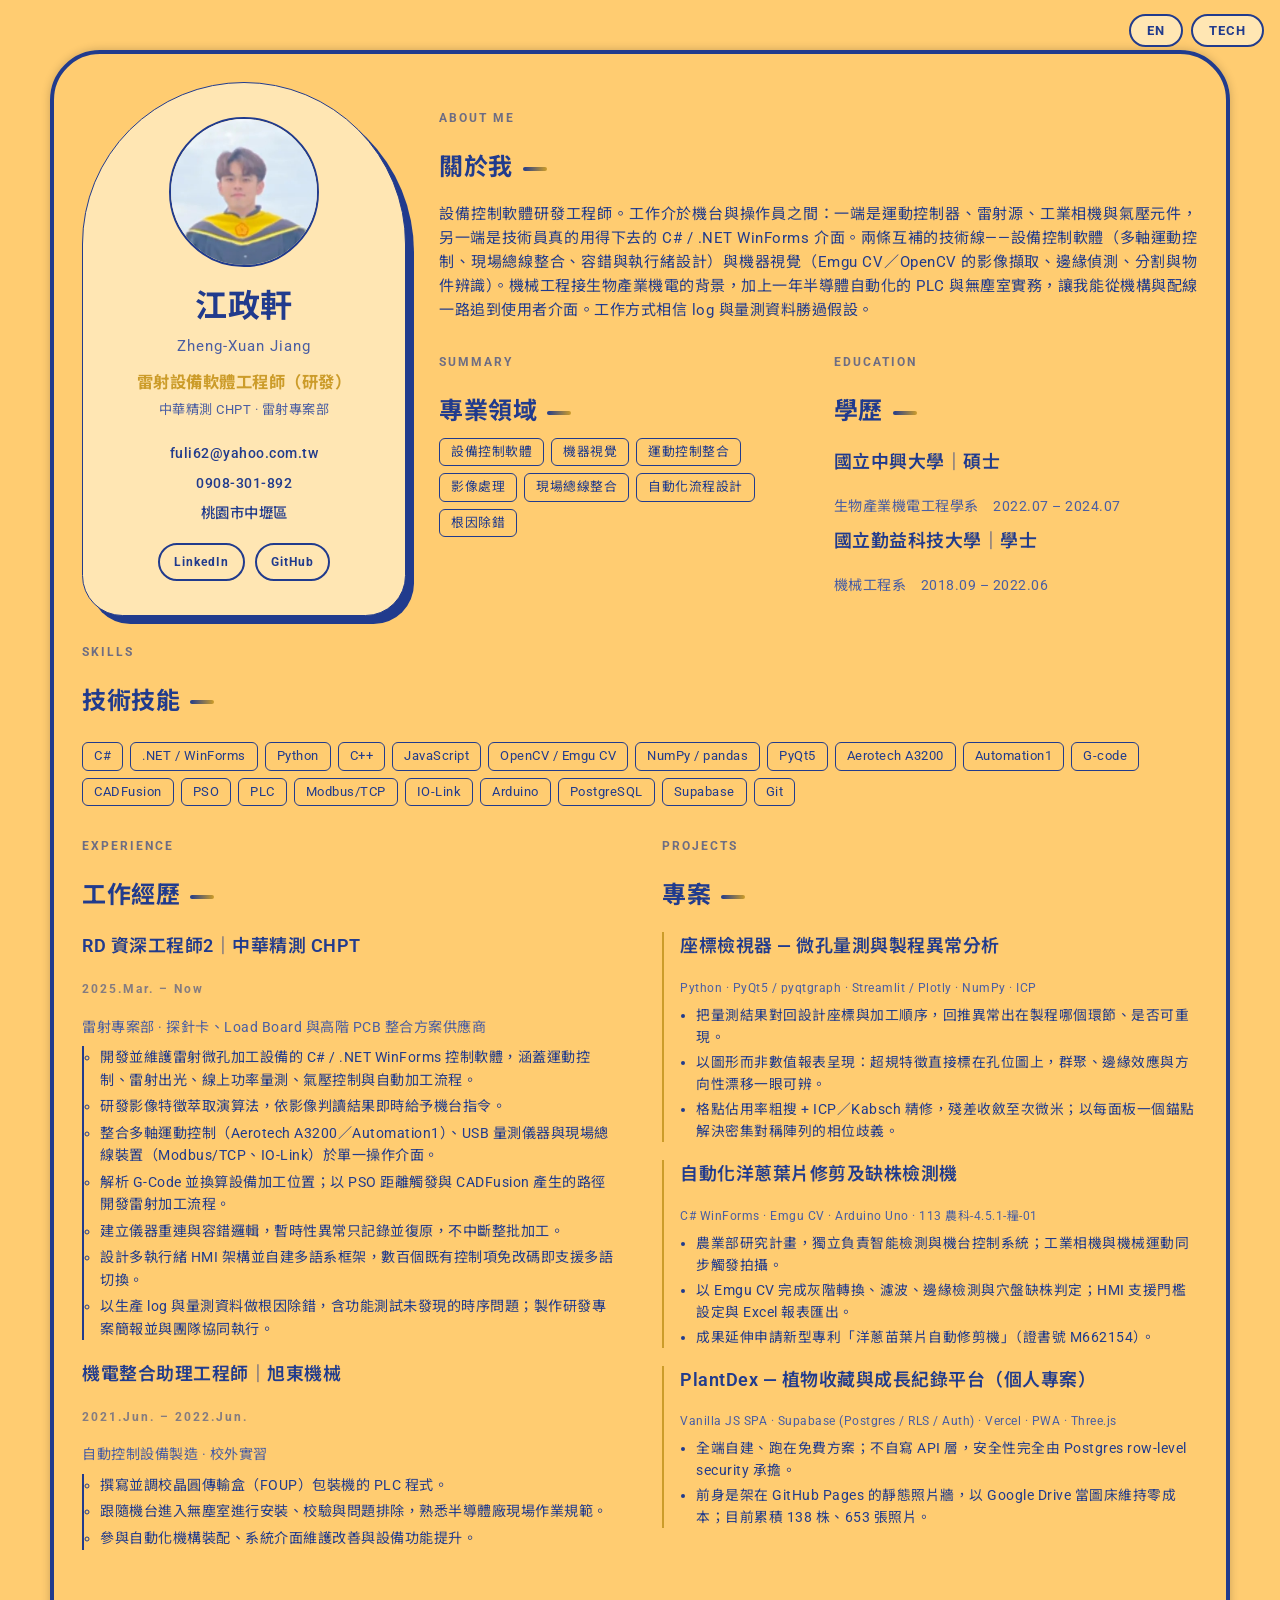
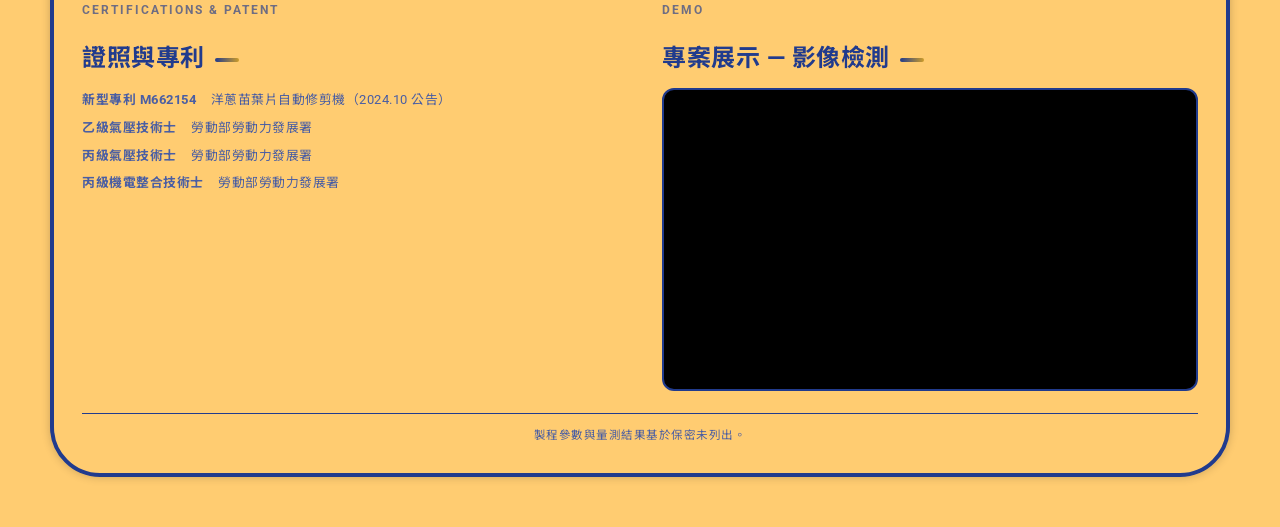
==== commit e93e0d00: "1" ====
--- a/index.html
+++ b/index.html
@@ -15,9 +15,9 @@
   </div>
 
   <div class="resume">
+   <div class="top">
     <!-- ===== 左欄 ===== -->
     <aside class="info">
-      <div class="deco"></div>
       <img class="avator" src="avatar.jpg" alt="江政軒">
       <h1 class="name">
         <span class="zh-only">江政軒</span>
@@ -49,8 +49,8 @@
       </div>
     </aside>
 
-    <!-- ===== 右欄 ===== -->
-    <main class="main">
+    <!-- ===== 右欄上半 ===== -->
+    <div class="intro">
 
       <section class="block brief">
         <h4>ABOUT ME</h4>
@@ -89,7 +89,10 @@
           </div>
         </section>
       </div>
-
+    </div><!-- /.intro -->
+   </div><!-- /.top -->
+
+   <main class="wide">
       <section class="block">
         <h4>SKILLS</h4>
         <h2><span class="zh-only">技術技能</span><span class="en-only">Technical skills</span></h2>
@@ -102,6 +105,7 @@
         </ul>
       </section>
 
+      <div class="twoCol">
       <section class="block">
         <h4>EXPERIENCE</h4>
         <h2><span class="zh-only">工作經歷</span><span class="en-only">Experience</span></h2>
@@ -176,6 +180,9 @@
         </div>
       </section>
 
+      </div><!-- /.twoCol -->
+
+      <div class="twoCol">
       <section class="block">
         <h4>CERTIFICATIONS &amp; PATENT</h4>
         <h2><span class="zh-only">證照與專利</span><span class="en-only">Certifications &amp; patent</span></h2>
@@ -194,6 +201,7 @@
           <iframe src="https://drive.google.com/file/d/1sfZuuW5HvGw6wAE-_W655Eih0fANR1Yc/preview" allow="autoplay" allowfullscreen title="影像檢測 Demo"></iframe>
         </div>
       </section>
+      </div><!-- /.twoCol -->
 
       <div class="foot">
         <span class="zh-only">製程參數與量測結果基於保密未列出。</span>
--- a/index.css
+++ b/index.css
@@ -60,7 +60,7 @@
   margin-left: 10px; vertical-align: middle;
 }
 h3 { font-size: 1.12rem; font-weight: 600; }
-h4 { font-weight: 700; opacity: .65; margin-top: 7%; letter-spacing: 2px; font-size: .78rem; }
+h4 { font-weight: 700; opacity: .65; margin-top: 26px; letter-spacing: 2px; font-size: .78rem; }
 a  { color: inherit; text-decoration: none; }
 p  { margin: 0; }
 
@@ -92,17 +92,21 @@
 [data-theme="tech"] .resume { border-radius: 24px; border-width: 1px; }
 .resume:hover { box-shadow: 0 0 60px rgba(0,0,0,.2); }
 
-.deco {
-  position: absolute; top: 1%; left: 8%;
-  width: 72px; height: 72px; border-radius: 50%;
-  background: linear-gradient(-60deg, var(--ink), var(--accent));
-  opacity: .9;
-}
-[data-theme="tech"] .deco { display: none; }
+
+/* ===== 版面骨架 ===== */
+.top {
+  display: flex; align-items: flex-start; gap: 3%;
+  width: 100%;
+}
+.wide { width: 100%; }
+.twoCol {
+  display: grid; grid-template-columns: 1fr 1fr;
+  gap: 0 4%; align-items: start;
+}
 
 /* ===== 左欄 ===== */
 .info {
-  width: 29%;
+  flex: 0 0 29%;
   text-align: center;
   border: 1px solid var(--line);
   border-radius: var(--radius-card);
@@ -137,9 +141,9 @@
 .links a:hover { background: var(--ink); color: var(--card); }
 
 /* ===== 右欄 ===== */
-.main { width: 68%; margin-left: 3%; }
+.intro { flex: 1 1 auto; min-width: 0; }
 .cols { display: flex; gap: 4%; flex-wrap: wrap; }
-.cols > .block { flex: 1 1 46%; }
+.cols > .block { flex: 1 1 46%; min-width: 0; }
 .block { margin-bottom: 4px; }
 .brief p { font-size: .94rem; text-align: justify; }
 
@@ -161,7 +165,7 @@
 .exp li { font-size: .88rem; margin-bottom: 4px; }
 
 /* 專案 */
-.proj { border-left: 2px solid var(--accent); padding-left: 16px; margin-bottom: 16px; }
+.proj { border-left: 2px solid var(--accent); padding-left: 16px; margin-bottom: 18px; }
 .proj .meta { font-family: var(--mono); font-size: .74rem; color: var(--ink-soft); margin: 2px 0 6px; }
 .proj ul { margin: 0; padding-left: 16px; }
 .proj li { font-size: .86rem; margin-bottom: 3px; }
@@ -192,10 +196,10 @@
 /* ===== RWD ===== */
 @media screen and (max-width: 992px) {
   .resume { justify-content: center; text-align: center; padding: 5%; }
-  .info { width: 100%; border-radius: 28px; margin-bottom: 20px; box-shadow: 0 8px 0 var(--line); }
+  .top { flex-direction: column; gap: 0; }
+  .info { flex: 1 1 auto; width: 100%; border-radius: 28px; margin-bottom: 20px; box-shadow: 0 8px 0 var(--line); }
   [data-theme="tech"] .info { box-shadow: var(--shadow); }
-  .main { width: 100%; margin-left: 0; }
-  .deco { display: none; }
+  .twoCol { grid-template-columns: 1fr; gap: 0; }
   .exp, .proj { border: none; padding-left: 0; text-align: left; }
   .list { justify-content: center; }
   .cols > .block { flex: 1 1 100%; }
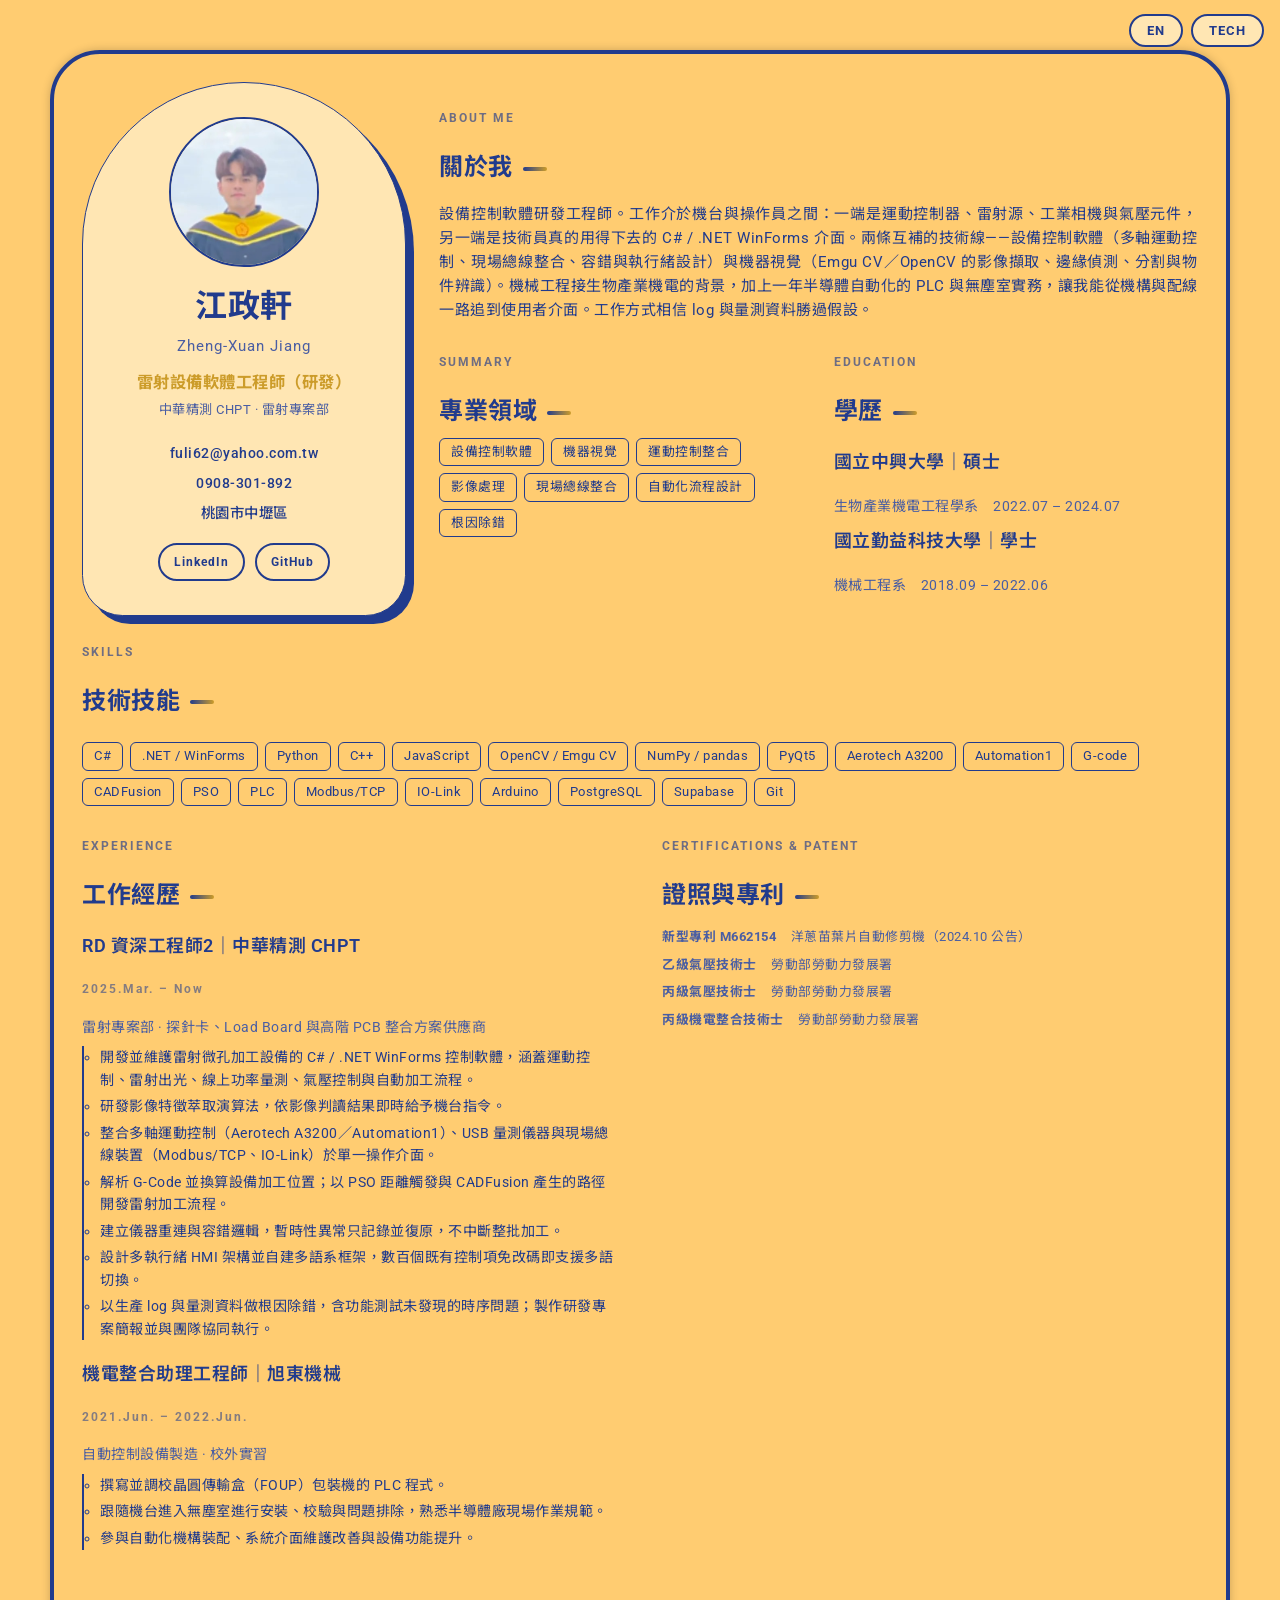
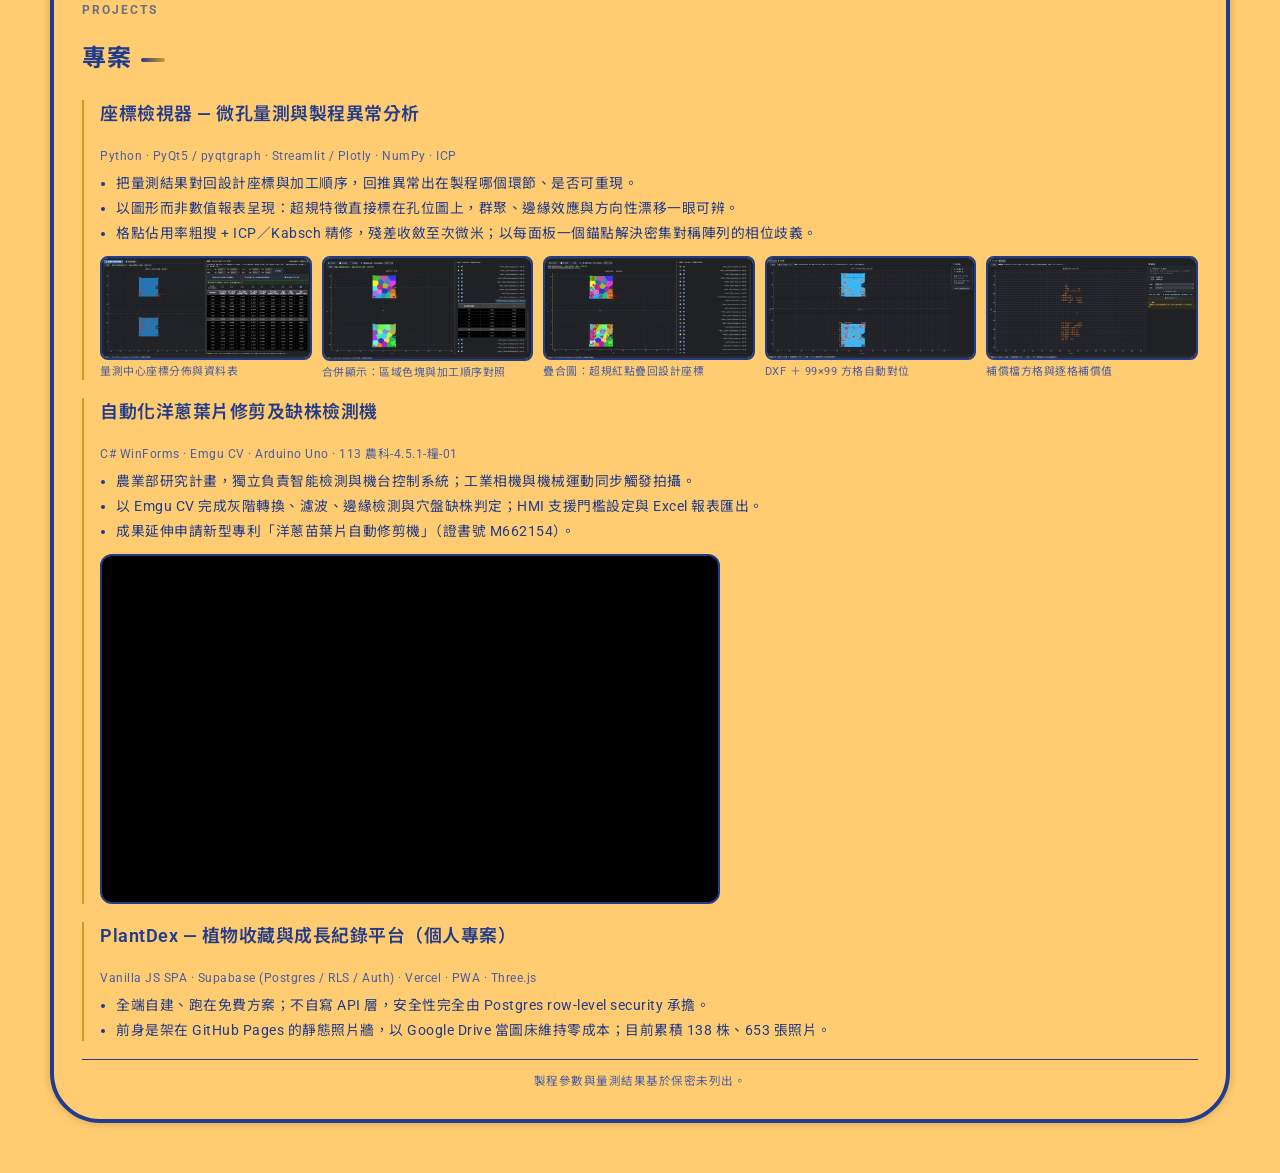
==== commit 00a2bec3: "1" ====
--- a/index.html
+++ b/index.html
@@ -147,43 +147,6 @@
       </section>
 
       <section class="block">
-        <h4>PROJECTS</h4>
-        <h2><span class="zh-only">專案</span><span class="en-only">Projects</span></h2>
-
-        <div class="proj">
-          <h3><span class="zh-only">座標檢視器 — 微孔量測與製程異常分析</span><span class="en-only">Coordinate Viewer — Measurement &amp; Process Anomaly Analysis</span></h3>
-          <div class="meta">Python · PyQt5 / pyqtgraph · Streamlit / Plotly · NumPy · ICP</div>
-          <ul>
-            <li><span class="zh-only">把量測結果對回設計座標與加工順序，回推異常出在製程哪個環節、是否可重現。</span><span class="en-only">Maps measurement results back to design coordinates and the machining order, to trace where an anomaly originated and whether it is reproducible.</span></li>
-            <li><span class="zh-only">以圖形而非數值報表呈現：超規特徵直接標在孔位圖上，群聚、邊緣效應與方向性漂移一眼可辨。</span><span class="en-only">Presents findings spatially rather than as a table: out-of-spec features are drawn on the hole map, so clustering, edge effects and directional drift are obvious at a glance.</span></li>
-            <li><span class="zh-only">格點佔用率粗搜 + ICP／Kabsch 精修，殘差收斂至次微米；以每面板一個錨點解決密集對稱陣列的相位歧義。</span><span class="en-only">Grid-occupancy coarse search refined with ICP and Kabsch least squares to sub-micron residual; one operator-set anchor per panel resolves the phase ambiguity inherent to dense symmetric arrays.</span></li>
-          </ul>
-        </div>
-
-        <div class="proj">
-          <h3><span class="zh-only">自動化洋蔥葉片修剪及缺株檢測機</span><span class="en-only">Automated Onion Seedling Trimming &amp; Inspection Machine</span></h3>
-          <div class="meta">C# WinForms · Emgu CV · Arduino Uno · 113 農科-4.5.1-糧-01</div>
-          <ul>
-            <li><span class="zh-only">農業部研究計畫，獨立負責智能檢測與機台控制系統；工業相機與機械運動同步觸發拍攝。</span><span class="en-only">Ministry of Agriculture research project; sole developer of the inspection and machine control system, with camera capture synchronised to machine travel.</span></li>
-            <li><span class="zh-only">以 Emgu CV 完成灰階轉換、濾波、邊緣檢測與穴盤缺株判定；HMI 支援門檻設定與 Excel 報表匯出。</span><span class="en-only">Emgu CV pipeline for greyscale conversion, filtering, edge detection and missing-plant detection; HMI with configurable thresholds and Excel report export.</span></li>
-            <li><span class="zh-only">成果延伸申請新型專利「洋蔥苗葉片自動修剪機」（證書號 M662154）。</span><span class="en-only">Resulted in utility model patent "Onion seedling leaf automatic trimming machine" (certificate M662154).</span></li>
-          </ul>
-        </div>
-
-        <div class="proj">
-          <h3><span class="zh-only">PlantDex — 植物收藏與成長紀錄平台（個人專案）</span><span class="en-only">PlantDex — Plant Collection &amp; Growth Tracking Platform (personal)</span></h3>
-          <div class="meta">Vanilla JS SPA · Supabase (Postgres / RLS / Auth) · Vercel · PWA · Three.js</div>
-          <ul>
-            <li><span class="zh-only">全端自建、跑在免費方案；不自寫 API 層，安全性完全由 Postgres row-level security 承擔。</span><span class="en-only">Full stack on free tiers; no self-written API layer — security is enforced entirely through Postgres row-level security.</span></li>
-            <li><span class="zh-only">前身是架在 GitHub Pages 的靜態照片牆，以 Google Drive 當圖床維持零成本；目前累積 138 株、653 張照片。</span><span class="en-only">Grew out of a static photo wall on GitHub Pages using Google Drive as a free image host; now 138 plants and 653 photos.</span></li>
-          </ul>
-        </div>
-      </section>
-
-      </div><!-- /.twoCol -->
-
-      <div class="twoCol">
-      <section class="block">
         <h4>CERTIFICATIONS &amp; PATENT</h4>
         <h2><span class="zh-only">證照與專利</span><span class="en-only">Certifications &amp; patent</span></h2>
         <ul class="certs">
@@ -193,22 +156,71 @@
           <li><b><span class="zh-only">丙級機電整合技術士</span><span class="en-only">Class C Mechatronics Technician</span></b>　<span><span class="zh-only">勞動部勞動力發展署</span><span class="en-only">Workforce Development Agency, Ministry of Labor</span></span></li>
         </ul>
       </section>
-
-      <section class="block">
-        <h4>DEMO</h4>
-        <h2><span class="zh-only">專案展示 — 影像檢測</span><span class="en-only">Demo — Vision inspection</span></h2>
-        <div class="video-box">
+      </div><!-- /.twoCol -->
+
+      <section class="block">
+        <h4>PROJECTS</h4>
+        <h2><span class="zh-only">專案</span><span class="en-only">Projects</span></h2>
+
+        <div class="proj">
+          <h3><span class="zh-only">座標檢視器 — 微孔量測與製程異常分析</span><span class="en-only">Coordinate Viewer — Measurement &amp; Process Anomaly Analysis</span></h3>
+          <div class="meta">Python · PyQt5 / pyqtgraph · Streamlit / Plotly · NumPy · ICP</div>
+          <ul>
+            <li><span class="zh-only">把量測結果對回設計座標與加工順序，回推異常出在製程哪個環節、是否可重現。</span><span class="en-only">Maps measurement results back to design coordinates and the machining order, to trace where an anomaly originated and whether it is reproducible.</span></li>
+            <li><span class="zh-only">以圖形而非數值報表呈現：超規特徵直接標在孔位圖上，群聚、邊緣效應與方向性漂移一眼可辨。</span><span class="en-only">Presents findings spatially rather than as a table: out-of-spec features are drawn on the hole map, so clustering, edge effects and directional drift are obvious at a glance.</span></li>
+            <li><span class="zh-only">格點佔用率粗搜 + ICP／Kabsch 精修，殘差收斂至次微米；以每面板一個錨點解決密集對稱陣列的相位歧義。</span><span class="en-only">Grid-occupancy coarse search refined with ICP and Kabsch least squares to sub-micron residual; one operator-set anchor per panel resolves the phase ambiguity inherent to dense symmetric arrays.</span></li>
+          </ul>
+          <div class="shots">
+            <figure class="shot"><button type="button" data-i="0"><img src="img/viewer-1-measure-thumb.jpg" alt=""></button>
+              <figcaption><span class="zh-only">量測中心座標分佈與資料表</span><span class="en-only">Measured centre distribution &amp; data table</span></figcaption></figure>
+            <figure class="shot"><button type="button" data-i="1"><img src="img/viewer-2-merge-thumb.jpg" alt=""></button>
+              <figcaption><span class="zh-only">合併顯示：區域色塊與加工順序對照</span><span class="en-only">Merged view: zones and processing order</span></figcaption></figure>
+            <figure class="shot"><button type="button" data-i="2"><img src="img/viewer-3-overlay-thumb.jpg" alt=""></button>
+              <figcaption><span class="zh-only">疊合圖：超規紅點疊回設計座標</span><span class="en-only">Overlay: out-of-spec points on design coordinates</span></figcaption></figure>
+            <figure class="shot"><button type="button" data-i="3"><img src="img/viewer-4-dxf-thumb.jpg" alt=""></button>
+              <figcaption><span class="zh-only">DXF ＋ 99×99 方格自動對位</span><span class="en-only">DXF with 99×99 grid registration</span></figcaption></figure>
+            <figure class="shot"><button type="button" data-i="4"><img src="img/viewer-5-cal-thumb.jpg" alt=""></button>
+              <figcaption><span class="zh-only">補償檔方格與逐格補償值</span><span class="en-only">Compensation grid and per-cell values</span></figcaption></figure>
+          </div>
+        </div>
+
+        <div class="proj">
+          <h3><span class="zh-only">自動化洋蔥葉片修剪及缺株檢測機</span><span class="en-only">Automated Onion Seedling Trimming &amp; Inspection Machine</span></h3>
+          <div class="meta">C# WinForms · Emgu CV · Arduino Uno · 113 農科-4.5.1-糧-01</div>
+          <ul>
+            <li><span class="zh-only">農業部研究計畫，獨立負責智能檢測與機台控制系統；工業相機與機械運動同步觸發拍攝。</span><span class="en-only">Ministry of Agriculture research project; sole developer of the inspection and machine control system, with camera capture synchronised to machine travel.</span></li>
+            <li><span class="zh-only">以 Emgu CV 完成灰階轉換、濾波、邊緣檢測與穴盤缺株判定；HMI 支援門檻設定與 Excel 報表匯出。</span><span class="en-only">Emgu CV pipeline for greyscale conversion, filtering, edge detection and missing-plant detection; HMI with configurable thresholds and Excel report export.</span></li>
+            <li><span class="zh-only">成果延伸申請新型專利「洋蔥苗葉片自動修剪機」（證書號 M662154）。</span><span class="en-only">Resulted in utility model patent "Onion seedling leaf automatic trimming machine" (certificate M662154).</span></li>
+          </ul>
+          <div class="video-box">
           <iframe src="https://drive.google.com/file/d/1sfZuuW5HvGw6wAE-_W655Eih0fANR1Yc/preview" allow="autoplay" allowfullscreen title="影像檢測 Demo"></iframe>
         </div>
-      </section>
-      </div><!-- /.twoCol -->
+        </div>
+
+        <div class="proj">
+          <h3><span class="zh-only">PlantDex — 植物收藏與成長紀錄平台（個人專案）</span><span class="en-only">PlantDex — Plant Collection &amp; Growth Tracking Platform (personal)</span></h3>
+          <div class="meta">Vanilla JS SPA · Supabase (Postgres / RLS / Auth) · Vercel · PWA · Three.js</div>
+          <ul>
+            <li><span class="zh-only">全端自建、跑在免費方案；不自寫 API 層，安全性完全由 Postgres row-level security 承擔。</span><span class="en-only">Full stack on free tiers; no self-written API layer — security is enforced entirely through Postgres row-level security.</span></li>
+            <li><span class="zh-only">前身是架在 GitHub Pages 的靜態照片牆，以 Google Drive 當圖床維持零成本；目前累積 138 株、653 張照片。</span><span class="en-only">Grew out of a static photo wall on GitHub Pages using Google Drive as a free image host; now 138 plants and 653 photos.</span></li>
+          </ul>
+        </div>
+      </section>
 
       <div class="foot">
         <span class="zh-only">製程參數與量測結果基於保密未列出。</span>
         <span class="en-only">Process parameters and measured results are omitted for confidentiality.</span>
       </div>
     </main>
+  
+  <div class="lb" id="lb" hidden>
+    <button class="lb-close" id="lbClose" type="button" aria-label="close">&times;</button>
+    <button class="lb-nav lb-prev" id="lbPrev" type="button" aria-label="prev">&#8249;</button>
+    <img id="lbImg" src="" alt="">
+    <button class="lb-nav lb-next" id="lbNext" type="button" aria-label="next">&#8250;</button>
+    <div class="lb-cap" id="lbCap"></div>
   </div>
+</div>
 
 <script>
 (function () {
@@ -238,6 +250,37 @@
   applyLang(readStore('cv-lang', 'zh'));
   applyTheme(readStore('cv-theme', 'warm'));
 
+
+  var shots = [
+    ['img/viewer-1-measure.png','量測中心座標分佈與資料表','Measured centre distribution and data table'],
+    ['img/viewer-2-merge.png','合併顯示：區域色塊與加工順序對照','Merged view: zone colouring and processing order'],
+    ['img/viewer-3-overlay.png','疊合圖：超規紅點疊回設計座標','Overlay: out-of-spec points on design coordinates'],
+    ['img/viewer-4-dxf.png','DXF ＋ 99×99 方格對位','DXF with 99x99 grid registration'],
+    ['img/viewer-5-cal.png','補償檔方格與逐格補償值','Compensation grid and per-cell values']
+  ];
+  var lb=document.getElementById('lb'), lbImg=document.getElementById('lbImg'),
+      lbCap=document.getElementById('lbCap'), idx=0;
+  function show(i){
+    idx=(i+shots.length)%shots.length;
+    lbImg.src=shots[idx][0];
+    lbCap.textContent = root.getAttribute('data-lang')==='zh' ? shots[idx][1] : shots[idx][2];
+    lb.hidden=false; document.body.style.overflow='hidden';
+  }
+  function hide(){ lb.hidden=true; document.body.style.overflow=''; }
+  Array.prototype.forEach.call(document.querySelectorAll('.shot button'), function(b){
+    b.addEventListener('click', function(){ show(parseInt(b.getAttribute('data-i'),10)); });
+  });
+  document.getElementById('lbClose').addEventListener('click', hide);
+  document.getElementById('lbPrev').addEventListener('click', function(e){ e.stopPropagation(); show(idx-1); });
+  document.getElementById('lbNext').addEventListener('click', function(e){ e.stopPropagation(); show(idx+1); });
+  lb.addEventListener('click', function(e){ if(e.target===lb||e.target===lbImg) hide(); });
+  document.addEventListener('keydown', function(e){
+    if(lb.hidden) return;
+    if(e.key==='Escape') hide();
+    if(e.key==='ArrowLeft') show(idx-1);
+    if(e.key==='ArrowRight') show(idx+1);
+  });
+
   langBtn.addEventListener('click', function () {
     applyLang(root.getAttribute('data-lang') === 'zh' ? 'en' : 'zh');
   });
--- a/index.css
+++ b/index.css
@@ -214,6 +214,26 @@
   .controls { position: static; justify-content: center; margin-bottom: 10px; }
 }
 
+
+/* ===== 專案圖庫與燈箱 Gallery & lightbox ===== */
+.shots { display:grid; grid-template-columns:repeat(auto-fit,minmax(170px,1fr)); gap:10px; margin-top:12px; }
+.shot { margin:0; }
+.shot button { display:block; width:100%; padding:0; border:2px solid var(--line); border-radius:8px; overflow:hidden; background:#0d1117; cursor:zoom-in; transition:.2s; line-height:0; }
+.shot button:hover { border-color:var(--accent); transform:translateY(-2px); }
+.shot img { width:100%; height:auto; display:block; }
+.shot figcaption { font-size:.68rem; line-height:1.35; color:var(--ink-soft); margin-top:5px; text-align:left; }
+.proj .video-box { max-width:620px; margin-top:12px; }
+.lb { position:fixed; inset:0; z-index:100; background:rgba(0,0,0,.93); display:flex; align-items:center; justify-content:center; padding:3vmin; }
+.lb[hidden] { display:none; }
+.lb img { max-width:94vw; max-height:86vh; object-fit:contain; border-radius:6px; }
+.lb-close { position:absolute; top:14px; right:20px; font-size:2rem; line-height:1; color:#fff; background:none; border:0; cursor:pointer; }
+.lb-nav { position:absolute; top:50%; transform:translateY(-50%); font-size:2.6rem; color:#fff; background:rgba(255,255,255,.08); border:0; width:52px; height:72px; cursor:pointer; border-radius:8px; }
+.lb-prev{left:14px} .lb-next{right:14px}
+.lb-nav:hover,.lb-close:hover{ color:var(--accent); }
+.lb-cap { position:absolute; bottom:16px; left:0; right:0; text-align:center; color:#ddd; font-size:.85rem; }
+@media screen and (max-width:992px){ .shots{ grid-template-columns:repeat(auto-fit,minmax(140px,1fr)); } .proj .video-box{ max-width:100%; } }
+@media print { .shots,.lb{ display:none; } }
+
 @media print {
   .controls { display: none; }
   html, body { background: #fff; color: #111; padding: 0; }
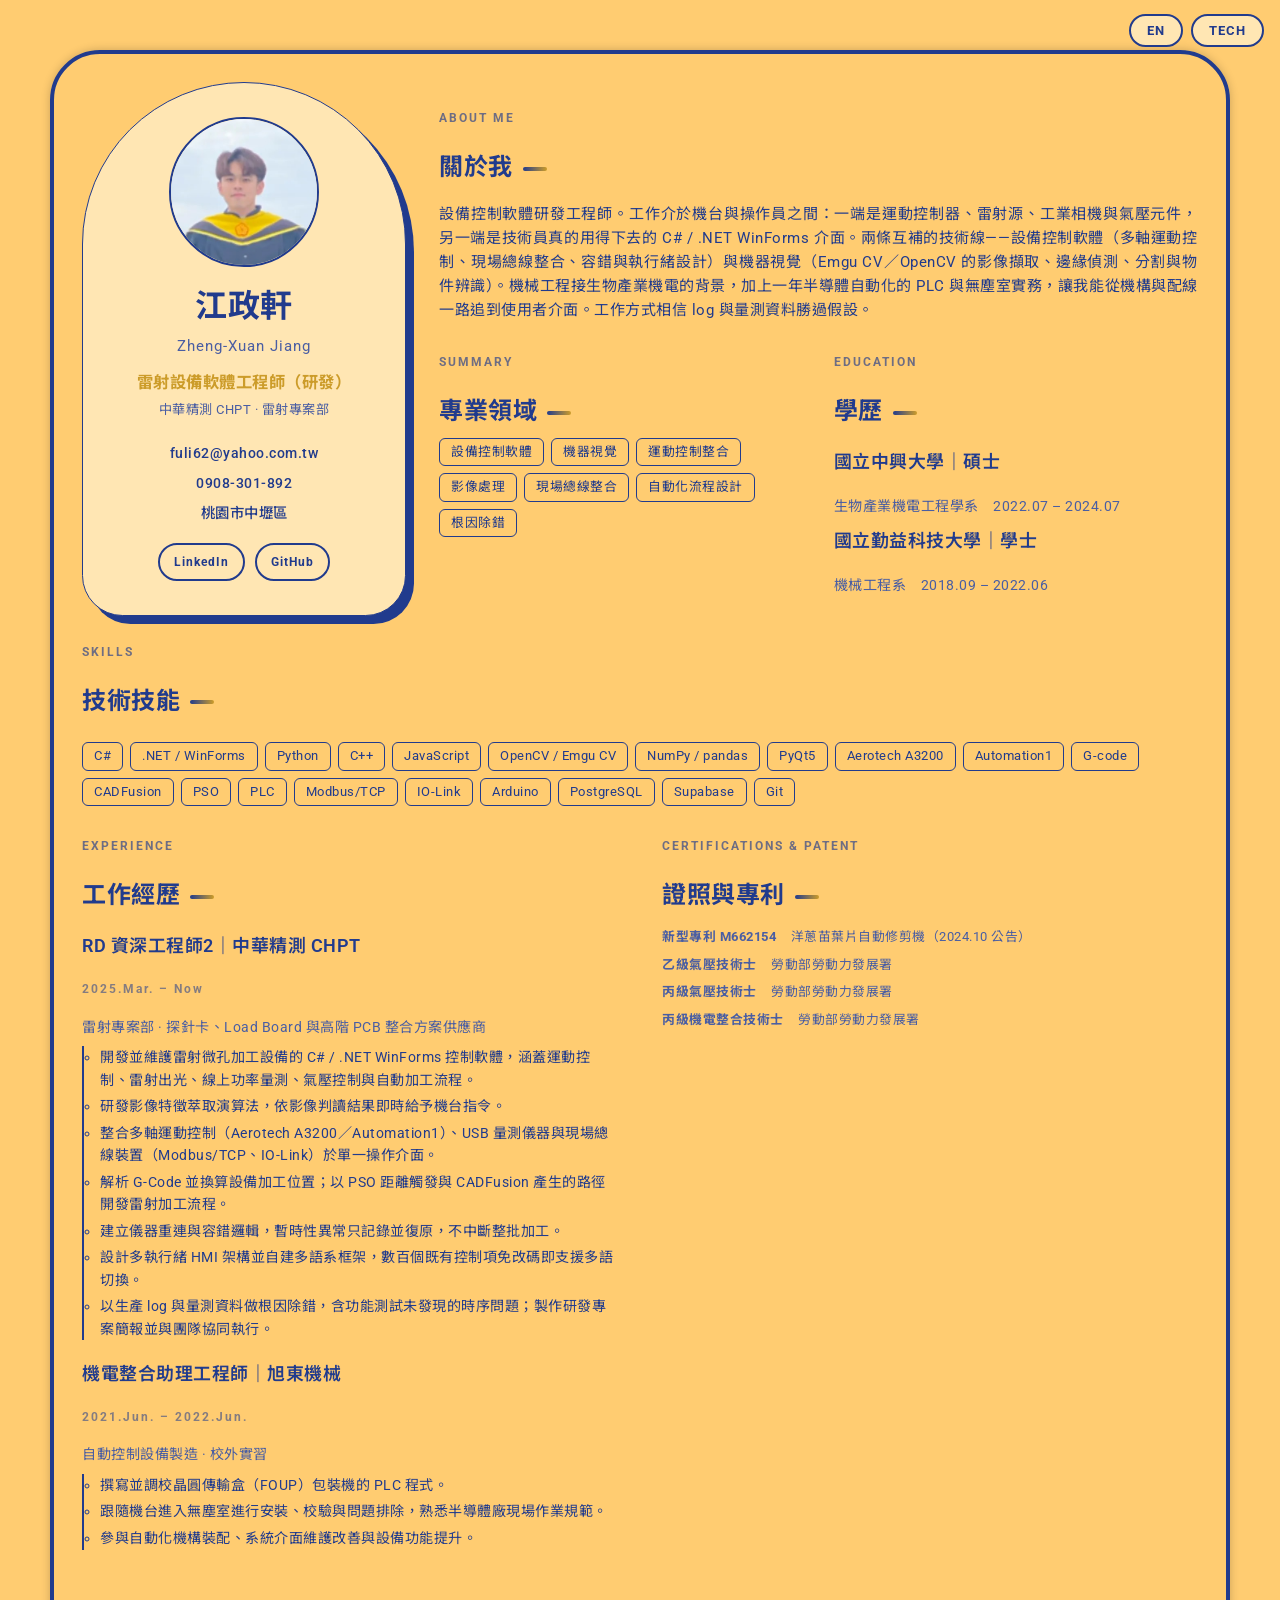
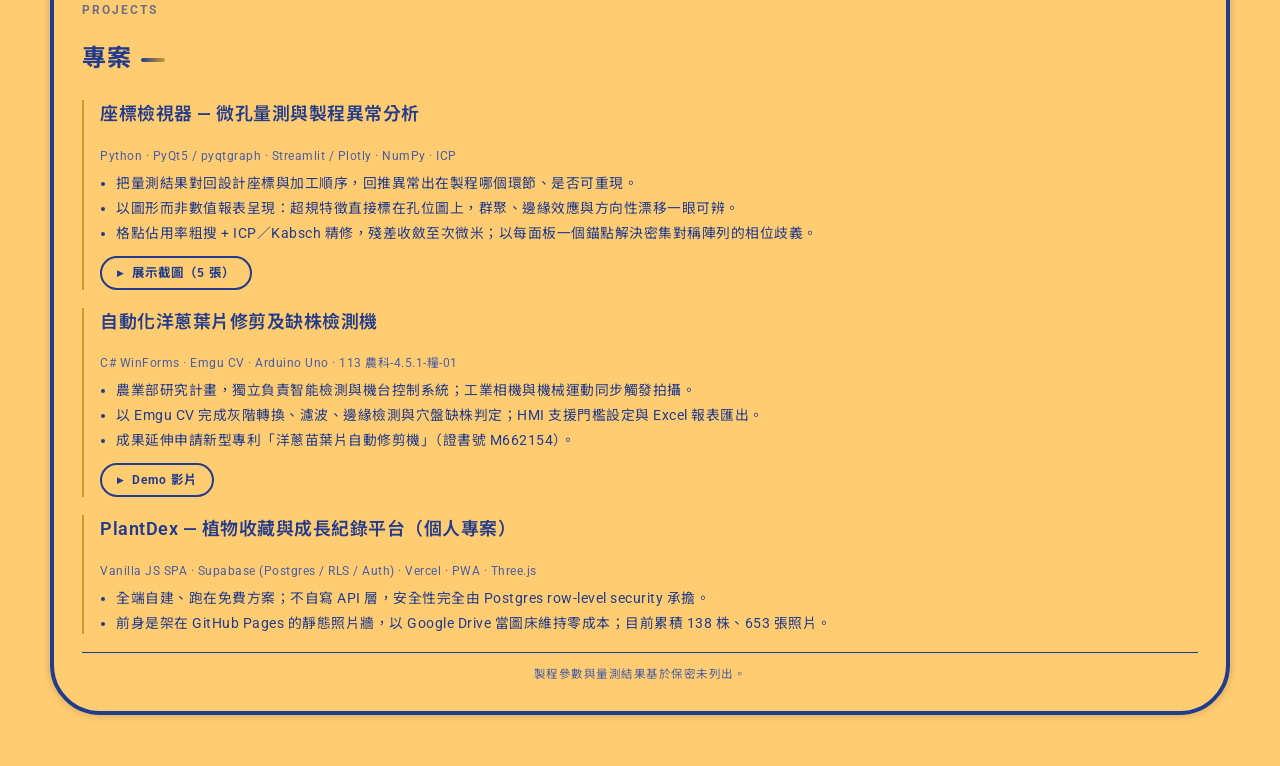
==== commit de5d9f89: "1" ====
--- a/index.html
+++ b/index.html
@@ -170,18 +170,21 @@
             <li><span class="zh-only">以圖形而非數值報表呈現：超規特徵直接標在孔位圖上，群聚、邊緣效應與方向性漂移一眼可辨。</span><span class="en-only">Presents findings spatially rather than as a table: out-of-spec features are drawn on the hole map, so clustering, edge effects and directional drift are obvious at a glance.</span></li>
             <li><span class="zh-only">格點佔用率粗搜 + ICP／Kabsch 精修，殘差收斂至次微米；以每面板一個錨點解決密集對稱陣列的相位歧義。</span><span class="en-only">Grid-occupancy coarse search refined with ICP and Kabsch least squares to sub-micron residual; one operator-set anchor per panel resolves the phase ambiguity inherent to dense symmetric arrays.</span></li>
           </ul>
-          <div class="shots">
-            <figure class="shot"><button type="button" data-i="0"><img src="img/viewer-1-measure-thumb.jpg" alt=""></button>
-              <figcaption><span class="zh-only">量測中心座標分佈與資料表</span><span class="en-only">Measured centre distribution &amp; data table</span></figcaption></figure>
-            <figure class="shot"><button type="button" data-i="1"><img src="img/viewer-2-merge-thumb.jpg" alt=""></button>
-              <figcaption><span class="zh-only">合併顯示：區域色塊與加工順序對照</span><span class="en-only">Merged view: zones and processing order</span></figcaption></figure>
-            <figure class="shot"><button type="button" data-i="2"><img src="img/viewer-3-overlay-thumb.jpg" alt=""></button>
-              <figcaption><span class="zh-only">疊合圖：超規紅點疊回設計座標</span><span class="en-only">Overlay: out-of-spec points on design coordinates</span></figcaption></figure>
-            <figure class="shot"><button type="button" data-i="3"><img src="img/viewer-4-dxf-thumb.jpg" alt=""></button>
-              <figcaption><span class="zh-only">DXF ＋ 99×99 方格自動對位</span><span class="en-only">DXF with 99×99 grid registration</span></figcaption></figure>
-            <figure class="shot"><button type="button" data-i="4"><img src="img/viewer-5-cal-thumb.jpg" alt=""></button>
-              <figcaption><span class="zh-only">補償檔方格與逐格補償值</span><span class="en-only">Compensation grid and per-cell values</span></figcaption></figure>
-          </div>
+          <details class="demo">
+            <summary><span class="zh-only">展示截圖（5 張）</span><span class="en-only">Screenshots (5)</span></summary>
+            <div class="shots">
+              <figure class="shot"><button type="button" data-i="0"><img src="img/viewer-1-measure-thumb.jpg" alt=""></button>
+                <figcaption><span class="zh-only">量測中心座標分佈與資料表</span><span class="en-only">Measured centre distribution &amp; data table</span></figcaption></figure>
+              <figure class="shot"><button type="button" data-i="1"><img src="img/viewer-2-merge-thumb.jpg" alt=""></button>
+                <figcaption><span class="zh-only">合併顯示：區域色塊與加工順序對照</span><span class="en-only">Merged view: zones and processing order</span></figcaption></figure>
+              <figure class="shot"><button type="button" data-i="2"><img src="img/viewer-3-overlay-thumb.jpg" alt=""></button>
+                <figcaption><span class="zh-only">疊合圖：超規紅點疊回設計座標</span><span class="en-only">Overlay: out-of-spec points on design coordinates</span></figcaption></figure>
+              <figure class="shot"><button type="button" data-i="3"><img src="img/viewer-4-dxf-thumb.jpg" alt=""></button>
+                <figcaption><span class="zh-only">DXF ＋ 99×99 方格自動對位</span><span class="en-only">DXF with 99×99 grid registration</span></figcaption></figure>
+              <figure class="shot"><button type="button" data-i="4"><img src="img/viewer-5-cal-thumb.jpg" alt=""></button>
+                <figcaption><span class="zh-only">補償檔方格與逐格補償值</span><span class="en-only">Compensation grid and per-cell values</span></figcaption></figure>
+            </div>
+          </details>
         </div>
 
         <div class="proj">
@@ -192,9 +195,12 @@
             <li><span class="zh-only">以 Emgu CV 完成灰階轉換、濾波、邊緣檢測與穴盤缺株判定；HMI 支援門檻設定與 Excel 報表匯出。</span><span class="en-only">Emgu CV pipeline for greyscale conversion, filtering, edge detection and missing-plant detection; HMI with configurable thresholds and Excel report export.</span></li>
             <li><span class="zh-only">成果延伸申請新型專利「洋蔥苗葉片自動修剪機」（證書號 M662154）。</span><span class="en-only">Resulted in utility model patent "Onion seedling leaf automatic trimming machine" (certificate M662154).</span></li>
           </ul>
-          <div class="video-box">
-          <iframe src="https://drive.google.com/file/d/1sfZuuW5HvGw6wAE-_W655Eih0fANR1Yc/preview" allow="autoplay" allowfullscreen title="影像檢測 Demo"></iframe>
-        </div>
+          <details class="demo">
+            <summary><span class="zh-only">Demo 影片</span><span class="en-only">Demo video</span></summary>
+            <div class="video-box">
+              <iframe data-src="https://drive.google.com/file/d/1sfZuuW5HvGw6wAE-_W655Eih0fANR1Yc/preview" allow="autoplay" allowfullscreen title="影像檢測 Demo"></iframe>
+            </div>
+          </details>
         </div>
 
         <div class="proj">
@@ -250,6 +256,15 @@
   applyLang(readStore('cv-lang', 'zh'));
   applyTheme(readStore('cv-theme', 'warm'));
 
+
+
+  Array.prototype.forEach.call(document.querySelectorAll('details.demo'), function (d) {
+    d.addEventListener('toggle', function () {
+      if (!d.open) return;
+      var f = d.querySelector('iframe[data-src]');
+      if (f) { f.src = f.getAttribute('data-src'); f.removeAttribute('data-src'); }
+    });
+  });
 
   var shots = [
     ['img/viewer-1-measure.png','量測中心座標分佈與資料表','Measured centre distribution and data table'],
--- a/index.css
+++ b/index.css
@@ -232,7 +232,23 @@
 .lb-nav:hover,.lb-close:hover{ color:var(--accent); }
 .lb-cap { position:absolute; bottom:16px; left:0; right:0; text-align:center; color:#ddd; font-size:.85rem; }
 @media screen and (max-width:992px){ .shots{ grid-template-columns:repeat(auto-fit,minmax(140px,1fr)); } .proj .video-box{ max-width:100%; } }
-@media print { .shots,.lb{ display:none; } }
+
+/* 收合式展示 Collapsible demos */
+.demo { margin-top: 12px; }
+.demo > summary {
+  cursor: pointer; display: inline-flex; align-items: center; gap: 8px;
+  font-family: var(--mono); font-size: .78rem; font-weight: 700; letter-spacing: 1px;
+  color: var(--ink); border: 2px solid var(--line); border-radius: 999px;
+  padding: 5px 15px; list-style: none; user-select: none; transition: .2s;
+}
+.demo > summary::-webkit-details-marker { display: none; }
+.demo > summary::marker { content: ""; }
+.demo > summary::before { content: "\25B8"; display: inline-block; transition: transform .2s; }
+.demo[open] > summary::before { transform: rotate(90deg); }
+.demo > summary:hover { background: var(--accent); color: var(--bg); border-color: var(--accent); }
+.demo[open] > summary { margin-bottom: 4px; }
+
+@media print { .shots,.lb,.demo{ display:none; } }
 
 @media print {
   .controls { display: none; }
